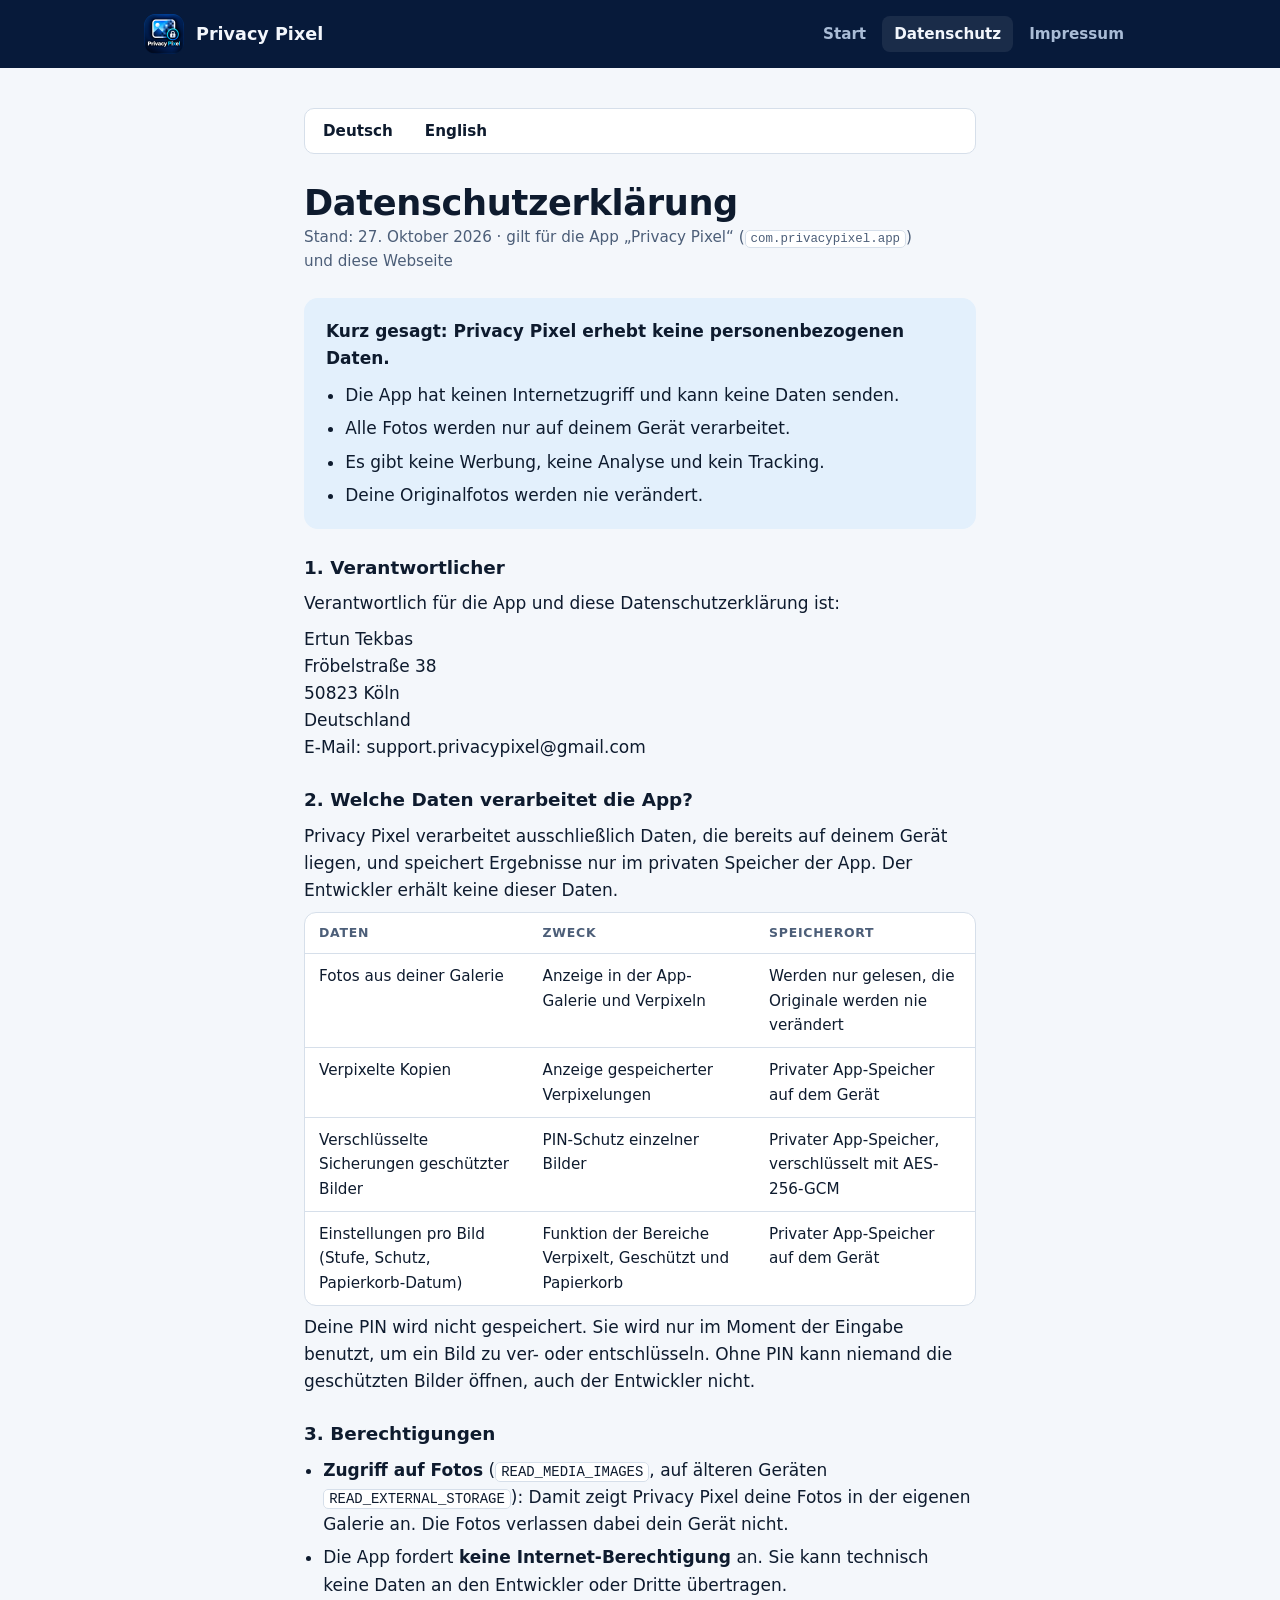
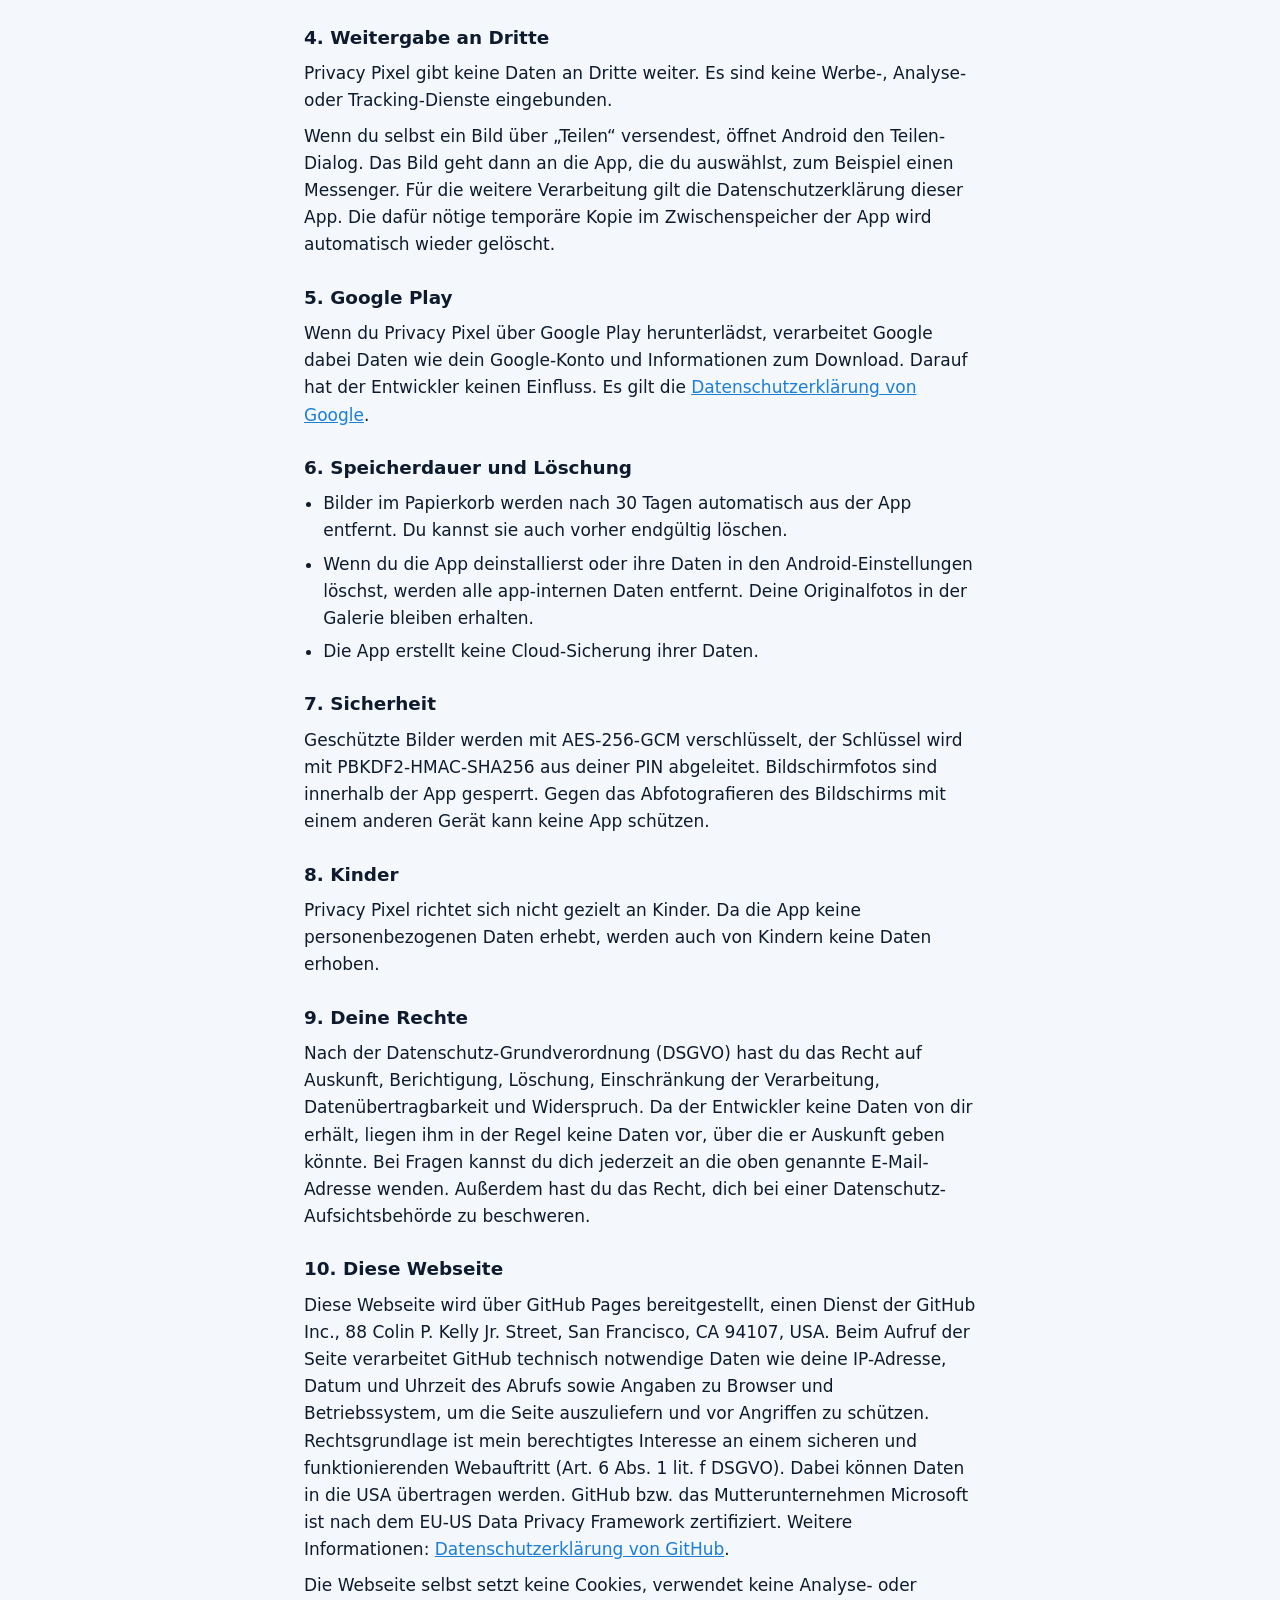
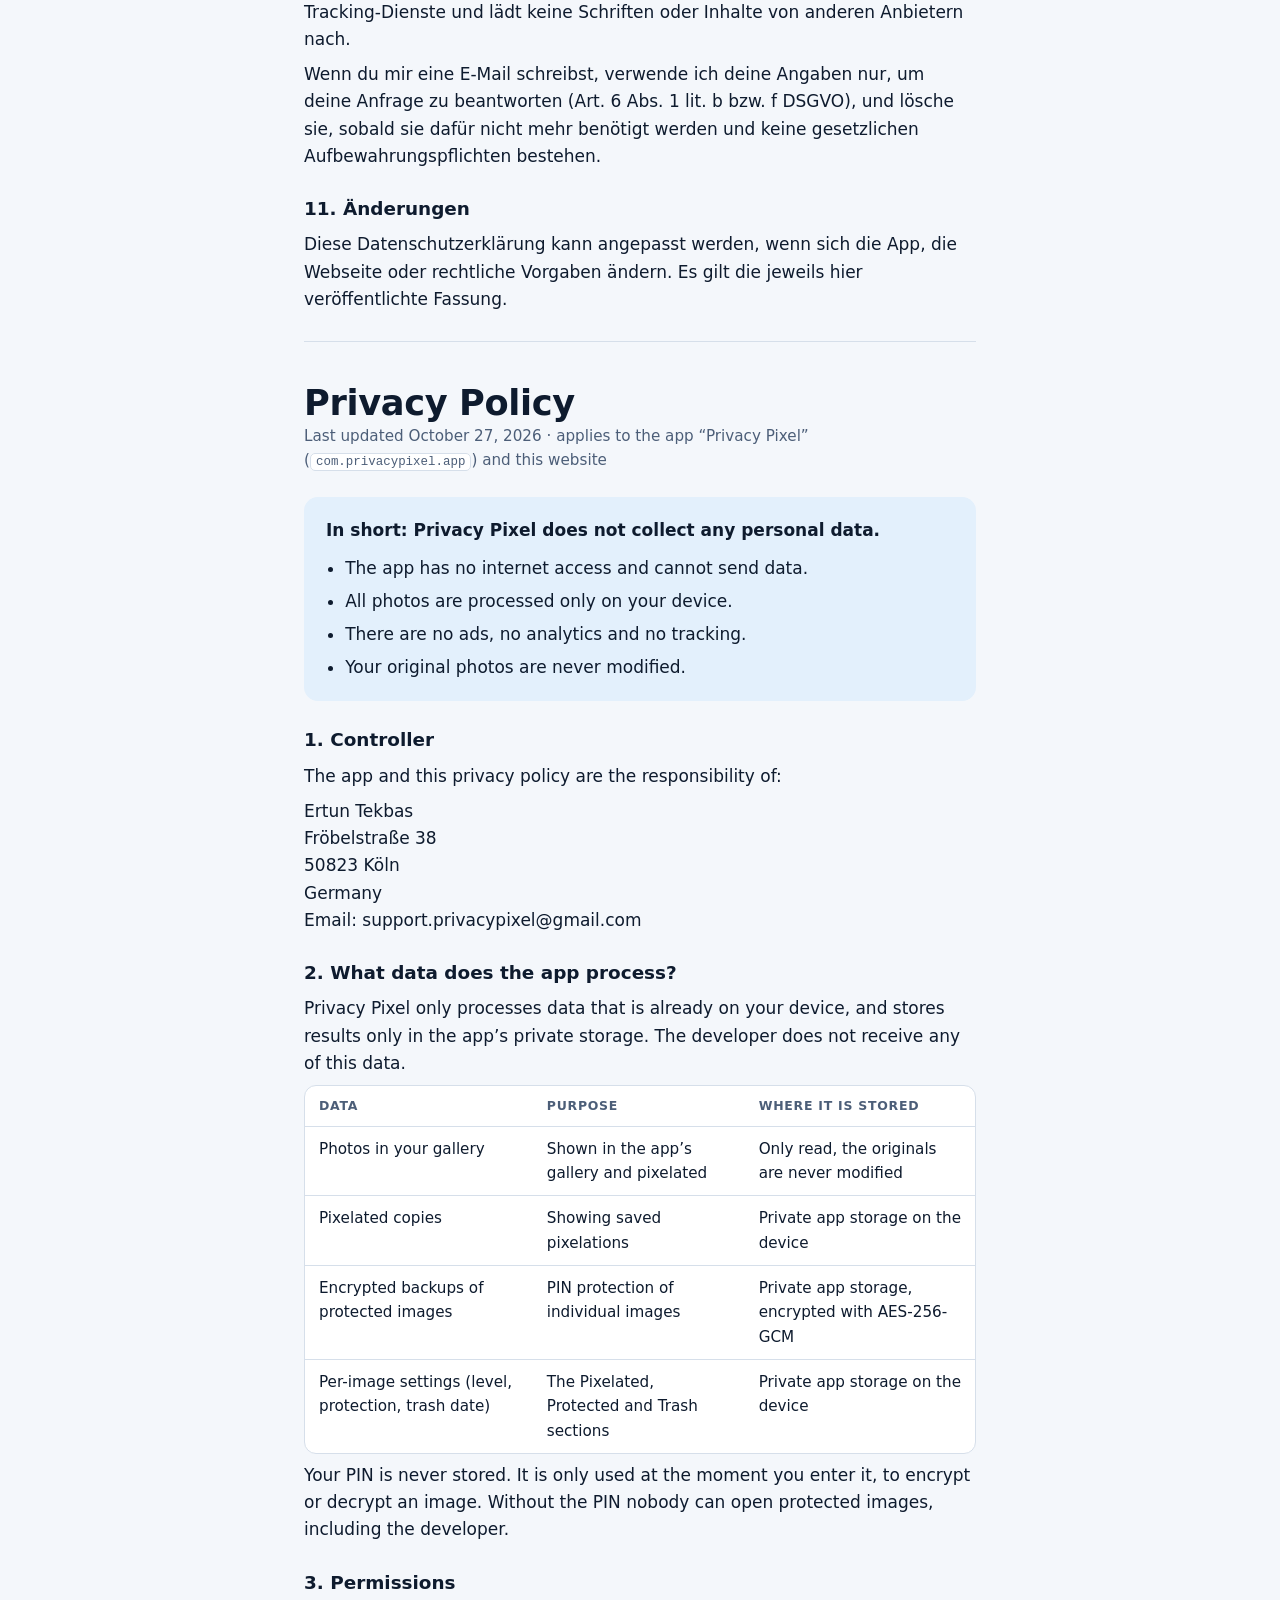
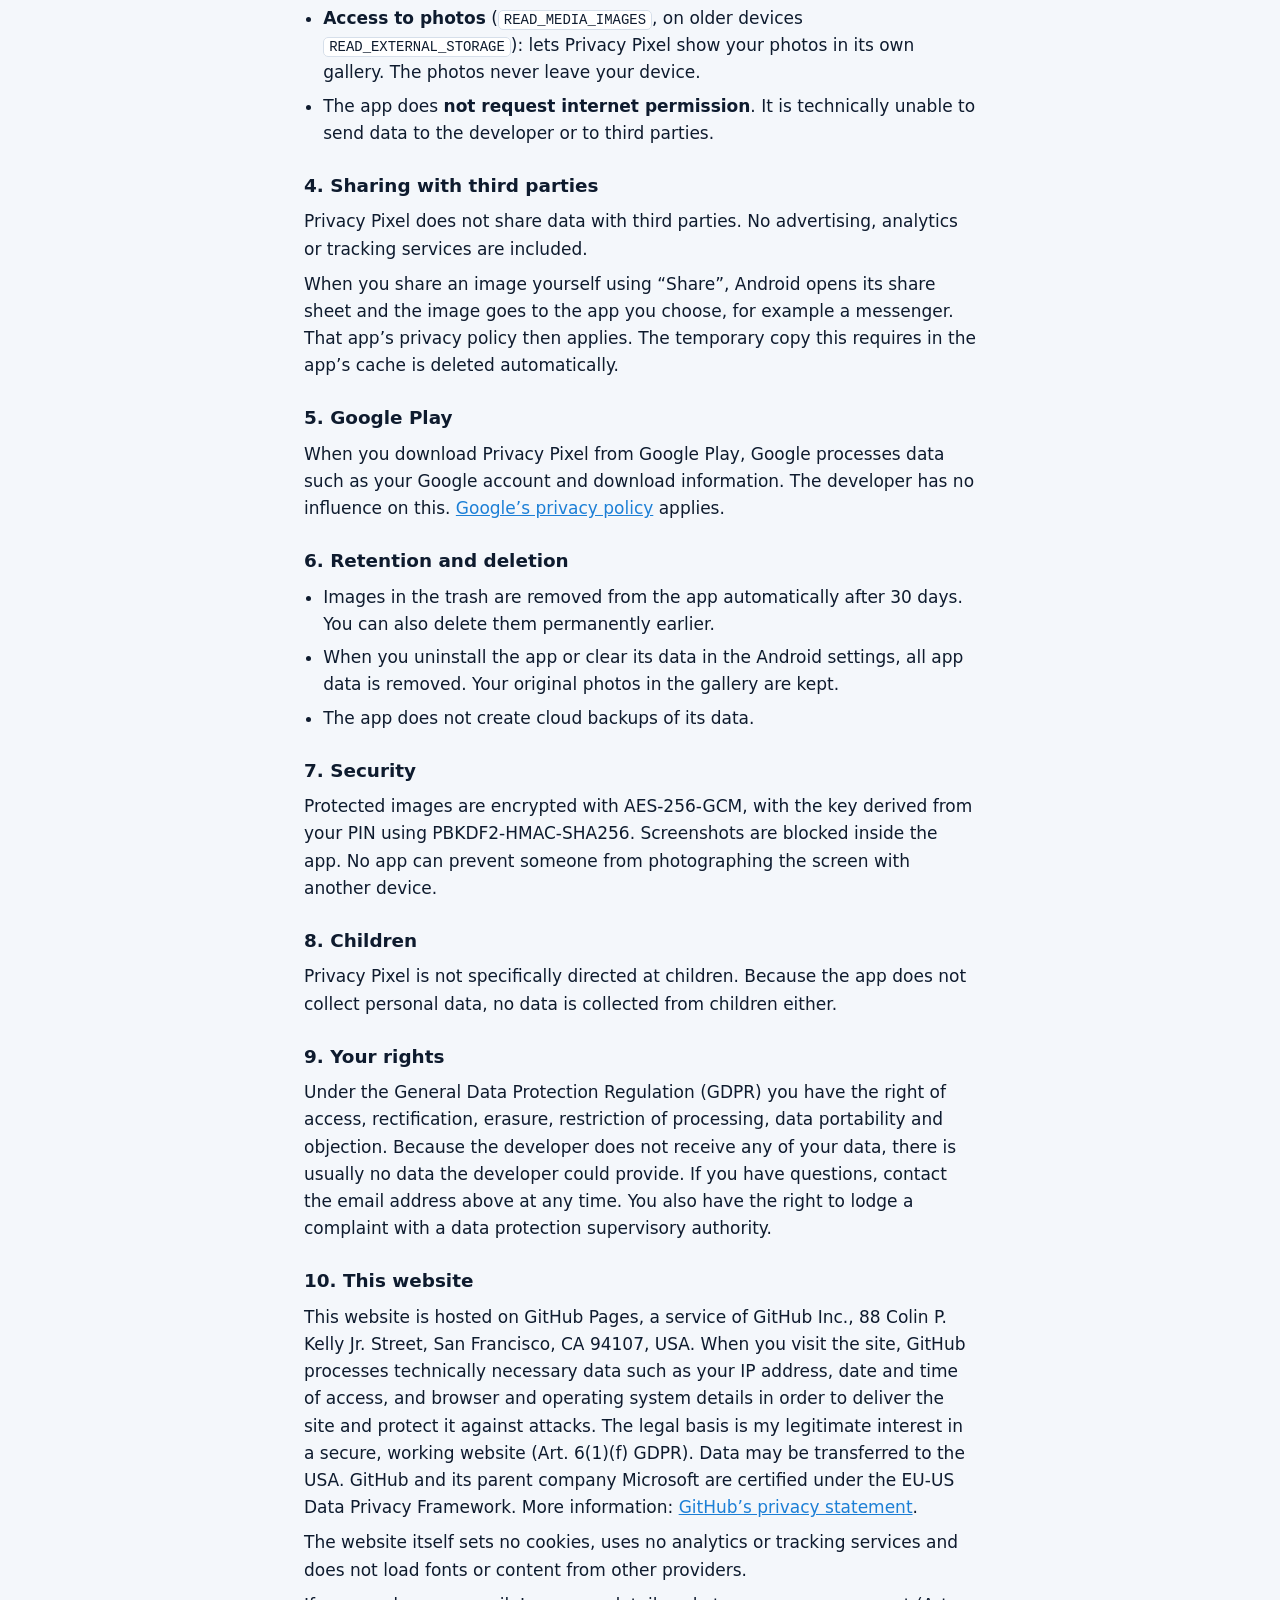
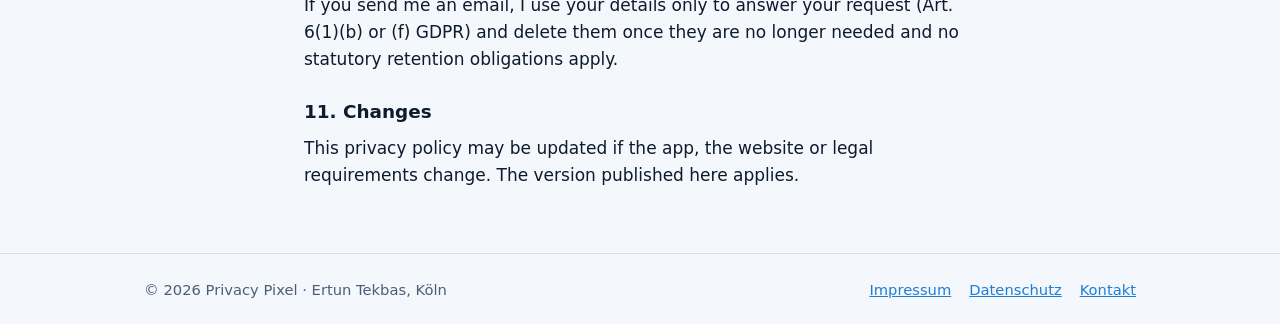
==== datenschutz.html @ 59df6fef "Add files via upload" ====
<!doctype html>
<html lang="de">
<head>
<meta charset="utf-8">
<meta name="viewport" content="width=device-width, initial-scale=1">
<title>Privacy Pixel Datenschutz</title>
<meta name="description" content="Datenschutzerklärung der Android-App Privacy Pixel und dieser Webseite / Privacy Policy of the Android app Privacy Pixel and this website">
<link rel="icon" type="image/png" href="favicon.png">
<link rel="stylesheet" href="style.css">
</head>
<body>

<header class="topbar">
  <div class="container">
    <a class="brand" href="index.html"><img src="logo.png" alt="">Privacy Pixel</a>
    <nav aria-label="Hauptnavigation">
      <a href="index.html">Start</a>
      <a href="datenschutz.html" aria-current="page">Datenschutz</a>
      <a href="impressum.html">Impressum</a>
    </nav>
  </div>
</header>

<main class="container narrow doc">
  <nav class="lang-switch" aria-label="Sprache / Language">
    <a href="#de" hreflang="de">Deutsch</a>
    <a href="#en" hreflang="en">English</a>
  </nav>

  <!-- ====================== DEUTSCH ====================== -->
  <article id="de" lang="de">
    <div>
      <h1>Datenschutzerklärung</h1>
      <p class="meta">Stand: 27. Oktober 2026 · gilt für die App „Privacy Pixel“ (<code>com.privacypixel.app</code>) und diese Webseite</p>
    </div>

    <div class="summary">
      <p>Kurz gesagt: Privacy Pixel erhebt keine personenbezogenen Daten.</p>
      <ul>
        <li>Die App hat keinen Internetzugriff und kann keine Daten senden.</li>
        <li>Alle Fotos werden nur auf deinem Gerät verarbeitet.</li>
        <li>Es gibt keine Werbung, keine Analyse und kein Tracking.</li>
        <li>Deine Originalfotos werden nie verändert.</li>
      </ul>
    </div>

    <section>
      <h2>1. Verantwortlicher</h2>
      <p>Verantwortlich für die App und diese Datenschutzerklärung ist:</p>
      <p>Ertun Tekbas<br>
         Fröbelstraße 38<br>
         50823 Köln<br>
         Deutschland<br>
         E-Mail: support.privacypixel@gmail.com</p>
    </section>

    <section>
      <h2>2. Welche Daten verarbeitet die App?</h2>
      <p>Privacy Pixel verarbeitet ausschließlich Daten, die bereits auf deinem Gerät liegen, und speichert Ergebnisse nur im privaten Speicher der App. Der Entwickler erhält keine dieser Daten.</p>
      <div class="table-wrap">
        <table>
          <thead><tr><th>Daten</th><th>Zweck</th><th>Speicherort</th></tr></thead>
          <tbody>
            <tr><td>Fotos aus deiner Galerie</td><td>Anzeige in der App-Galerie und Verpixeln</td><td>Werden nur gelesen, die Originale werden nie verändert</td></tr>
            <tr><td>Verpixelte Kopien</td><td>Anzeige gespeicherter Verpixelungen</td><td>Privater App-Speicher auf dem Gerät</td></tr>
            <tr><td>Verschlüsselte Sicherungen geschützter Bilder</td><td>PIN-Schutz einzelner Bilder</td><td>Privater App-Speicher, verschlüsselt mit AES-256-GCM</td></tr>
            <tr><td>Einstellungen pro Bild (Stufe, Schutz, Papierkorb-Datum)</td><td>Funktion der Bereiche Verpixelt, Geschützt und Papierkorb</td><td>Privater App-Speicher auf dem Gerät</td></tr>
          </tbody>
        </table>
      </div>
      <p>Deine PIN wird nicht gespeichert. Sie wird nur im Moment der Eingabe benutzt, um ein Bild zu ver- oder entschlüsseln. Ohne PIN kann niemand die geschützten Bilder öffnen, auch der Entwickler nicht.</p>
    </section>

    <section>
      <h2>3. Berechtigungen</h2>
      <ul>
        <li><strong>Zugriff auf Fotos</strong> (<code>READ_MEDIA_IMAGES</code>, auf älteren Geräten <code>READ_EXTERNAL_STORAGE</code>): Damit zeigt Privacy Pixel deine Fotos in der eigenen Galerie an. Die Fotos verlassen dabei dein Gerät nicht.</li>
        <li>Die App fordert <strong>keine Internet-Berechtigung</strong> an. Sie kann technisch keine Daten an den Entwickler oder Dritte übertragen.</li>
      </ul>
    </section>

    <section>
      <h2>4. Weitergabe an Dritte</h2>
      <p>Privacy Pixel gibt keine Daten an Dritte weiter. Es sind keine Werbe-, Analyse- oder Tracking-Dienste eingebunden.</p>
      <p>Wenn du selbst ein Bild über „Teilen“ versendest, öffnet Android den Teilen-Dialog. Das Bild geht dann an die App, die du auswählst, zum Beispiel einen Messenger. Für die weitere Verarbeitung gilt die Datenschutzerklärung dieser App. Die dafür nötige temporäre Kopie im Zwischenspeicher der App wird automatisch wieder gelöscht.</p>
    </section>

    <section>
      <h2>5. Google Play</h2>
      <p>Wenn du Privacy Pixel über Google Play herunterlädst, verarbeitet Google dabei Daten wie dein Google-Konto und Informationen zum Download. Darauf hat der Entwickler keinen Einfluss. Es gilt die <a href="https://policies.google.com/privacy?hl=de" target="_blank" rel="noopener">Datenschutzerklärung von Google</a>.</p>
    </section>

    <section>
      <h2>6. Speicherdauer und Löschung</h2>
      <ul>
        <li>Bilder im Papierkorb werden nach 30 Tagen automatisch aus der App entfernt. Du kannst sie auch vorher endgültig löschen.</li>
        <li>Wenn du die App deinstallierst oder ihre Daten in den Android-Einstellungen löschst, werden alle app-internen Daten entfernt. Deine Originalfotos in der Galerie bleiben erhalten.</li>
        <li>Die App erstellt keine Cloud-Sicherung ihrer Daten.</li>
      </ul>
    </section>

    <section>
      <h2>7. Sicherheit</h2>
      <p>Geschützte Bilder werden mit AES-256-GCM verschlüsselt, der Schlüssel wird mit PBKDF2-HMAC-SHA256 aus deiner PIN abgeleitet. Bildschirmfotos sind innerhalb der App gesperrt. Gegen das Abfotografieren des Bildschirms mit einem anderen Gerät kann keine App schützen.</p>
    </section>

    <section>
      <h2>8. Kinder</h2>
      <p>Privacy Pixel richtet sich nicht gezielt an Kinder. Da die App keine personenbezogenen Daten erhebt, werden auch von Kindern keine Daten erhoben.</p>
    </section>

    <section>
      <h2>9. Deine Rechte</h2>
      <p>Nach der Datenschutz-Grundverordnung (DSGVO) hast du das Recht auf Auskunft, Berichtigung, Löschung, Einschränkung der Verarbeitung, Datenübertragbarkeit und Widerspruch. Da der Entwickler keine Daten von dir erhält, liegen ihm in der Regel keine Daten vor, über die er Auskunft geben könnte. Bei Fragen kannst du dich jederzeit an die oben genannte E-Mail-Adresse wenden. Außerdem hast du das Recht, dich bei einer Datenschutz-Aufsichtsbehörde zu beschweren.</p>
    </section>

    <section>
      <h2>10. Diese Webseite</h2>
      <p>Diese Webseite wird über GitHub Pages bereitgestellt, einen Dienst der GitHub Inc., 88 Colin P. Kelly Jr. Street, San Francisco, CA 94107, USA. Beim Aufruf der Seite verarbeitet GitHub technisch notwendige Daten wie deine IP-Adresse, Datum und Uhrzeit des Abrufs sowie Angaben zu Browser und Betriebssystem, um die Seite auszuliefern und vor Angriffen zu schützen. Rechtsgrundlage ist mein berechtigtes Interesse an einem sicheren und funktionierenden Webauftritt (Art. 6 Abs. 1 lit. f DSGVO). Dabei können Daten in die USA übertragen werden. GitHub bzw. das Mutterunternehmen Microsoft ist nach dem EU-US Data Privacy Framework zertifiziert. Weitere Informationen: <a href="https://docs.github.com/de/site-policy/privacy-policies/github-general-privacy-statement" target="_blank" rel="noopener">Datenschutzerklärung von GitHub</a>.</p>
      <p>Die Webseite selbst setzt keine Cookies, verwendet keine Analyse- oder Tracking-Dienste und lädt keine Schriften oder Inhalte von anderen Anbietern nach.</p>
      <p>Wenn du mir eine E-Mail schreibst, verwende ich deine Angaben nur, um deine Anfrage zu beantworten (Art. 6 Abs. 1 lit. b bzw. f DSGVO), und lösche sie, sobald sie dafür nicht mehr benötigt werden und keine gesetzlichen Aufbewahrungspflichten bestehen.</p>
    </section>

    <section>
      <h2>11. Änderungen</h2>
      <p>Diese Datenschutzerklärung kann angepasst werden, wenn sich die App, die Webseite oder rechtliche Vorgaben ändern. Es gilt die jeweils hier veröffentlichte Fassung.</p>
    </section>
  </article>

  <!-- ====================== ENGLISH ====================== -->
  <article id="en" lang="en">
    <div>
      <h1>Privacy Policy</h1>
      <p class="meta">Last updated October 27, 2026 · applies to the app “Privacy Pixel” (<code>com.privacypixel.app</code>) and this website</p>
    </div>

    <div class="summary">
      <p>In short: Privacy Pixel does not collect any personal data.</p>
      <ul>
        <li>The app has no internet access and cannot send data.</li>
        <li>All photos are processed only on your device.</li>
        <li>There are no ads, no analytics and no tracking.</li>
        <li>Your original photos are never modified.</li>
      </ul>
    </div>

    <section>
      <h2>1. Controller</h2>
      <p>The app and this privacy policy are the responsibility of:</p>
      <p>Ertun Tekbas<br>
         Fröbelstraße 38<br>
         50823 Köln<br>
         Germany<br>
         Email: support.privacypixel@gmail.com</p>
    </section>

    <section>
      <h2>2. What data does the app process?</h2>
      <p>Privacy Pixel only processes data that is already on your device, and stores results only in the app’s private storage. The developer does not receive any of this data.</p>
      <div class="table-wrap">
        <table>
          <thead><tr><th>Data</th><th>Purpose</th><th>Where it is stored</th></tr></thead>
          <tbody>
            <tr><td>Photos in your gallery</td><td>Shown in the app’s gallery and pixelated</td><td>Only read, the originals are never modified</td></tr>
            <tr><td>Pixelated copies</td><td>Showing saved pixelations</td><td>Private app storage on the device</td></tr>
            <tr><td>Encrypted backups of protected images</td><td>PIN protection of individual images</td><td>Private app storage, encrypted with AES-256-GCM</td></tr>
            <tr><td>Per-image settings (level, protection, trash date)</td><td>The Pixelated, Protected and Trash sections</td><td>Private app storage on the device</td></tr>
          </tbody>
        </table>
      </div>
      <p>Your PIN is never stored. It is only used at the moment you enter it, to encrypt or decrypt an image. Without the PIN nobody can open protected images, including the developer.</p>
    </section>

    <section>
      <h2>3. Permissions</h2>
      <ul>
        <li><strong>Access to photos</strong> (<code>READ_MEDIA_IMAGES</code>, on older devices <code>READ_EXTERNAL_STORAGE</code>): lets Privacy Pixel show your photos in its own gallery. The photos never leave your device.</li>
        <li>The app does <strong>not request internet permission</strong>. It is technically unable to send data to the developer or to third parties.</li>
      </ul>
    </section>

    <section>
      <h2>4. Sharing with third parties</h2>
      <p>Privacy Pixel does not share data with third parties. No advertising, analytics or tracking services are included.</p>
      <p>When you share an image yourself using “Share”, Android opens its share sheet and the image goes to the app you choose, for example a messenger. That app’s privacy policy then applies. The temporary copy this requires in the app’s cache is deleted automatically.</p>
    </section>

    <section>
      <h2>5. Google Play</h2>
      <p>When you download Privacy Pixel from Google Play, Google processes data such as your Google account and download information. The developer has no influence on this. <a href="https://policies.google.com/privacy?hl=en" target="_blank" rel="noopener">Google’s privacy policy</a> applies.</p>
    </section>

    <section>
      <h2>6. Retention and deletion</h2>
      <ul>
        <li>Images in the trash are removed from the app automatically after 30 days. You can also delete them permanently earlier.</li>
        <li>When you uninstall the app or clear its data in the Android settings, all app data is removed. Your original photos in the gallery are kept.</li>
        <li>The app does not create cloud backups of its data.</li>
      </ul>
    </section>

    <section>
      <h2>7. Security</h2>
      <p>Protected images are encrypted with AES-256-GCM, with the key derived from your PIN using PBKDF2-HMAC-SHA256. Screenshots are blocked inside the app. No app can prevent someone from photographing the screen with another device.</p>
    </section>

    <section>
      <h2>8. Children</h2>
      <p>Privacy Pixel is not specifically directed at children. Because the app does not collect personal data, no data is collected from children either.</p>
    </section>

    <section>
      <h2>9. Your rights</h2>
      <p>Under the General Data Protection Regulation (GDPR) you have the right of access, rectification, erasure, restriction of processing, data portability and objection. Because the developer does not receive any of your data, there is usually no data the developer could provide. If you have questions, contact the email address above at any time. You also have the right to lodge a complaint with a data protection supervisory authority.</p>
    </section>

    <section>
      <h2>10. This website</h2>
      <p>This website is hosted on GitHub Pages, a service of GitHub Inc., 88 Colin P. Kelly Jr. Street, San Francisco, CA 94107, USA. When you visit the site, GitHub processes technically necessary data such as your IP address, date and time of access, and browser and operating system details in order to deliver the site and protect it against attacks. The legal basis is my legitimate interest in a secure, working website (Art. 6(1)(f) GDPR). Data may be transferred to the USA. GitHub and its parent company Microsoft are certified under the EU-US Data Privacy Framework. More information: <a href="https://docs.github.com/en/site-policy/privacy-policies/github-general-privacy-statement" target="_blank" rel="noopener">GitHub’s privacy statement</a>.</p>
      <p>The website itself sets no cookies, uses no analytics or tracking services and does not load fonts or content from other providers.</p>
      <p>If you send me an email, I use your details only to answer your request (Art. 6(1)(b) or (f) GDPR) and delete them once they are no longer needed and no statutory retention obligations apply.</p>
    </section>

    <section>
      <h2>11. Changes</h2>
      <p>This privacy policy may be updated if the app, the website or legal requirements change. The version published here applies.</p>
    </section>
  </article>

</main>

<footer class="site">
  <div class="container">
    <span>© 2026 Privacy Pixel · Ertun Tekbas, Köln</span>
    <nav aria-label="Rechtliches">
      <a href="impressum.html">Impressum</a>
      <a href="datenschutz.html">Datenschutz</a>
      <a href="mailto:support.privacypixel@gmail.com">Kontakt</a>
    </nav>
  </div>
</footer>

</body>
</html>
---- style.css ----
/* Privacy Pixel – gemeinsames Stylesheet für alle Seiten.
   Keine externen Schriften oder Dienste: die Seite lädt nichts von Dritten. */
:root {
  --bg: #F4F7FB;
  --surface: #FFFFFF;
  --ink: #0E1B2E;
  --muted: #4C5E78;
  --line: #D6DFEA;
  --accent: #1C7FD6;
  --accent-soft: #E3F0FC;
  --hero: #071A3A;
  --hero-ink: #F2F6FC;
  --hero-muted: #A9BCD6;
  --cyan: #3CC3F5;
  --font: "Segoe UI", system-ui, -apple-system, Roboto, "Helvetica Neue", Arial, sans-serif;
  --mono: ui-monospace, "Cascadia Mono", Consolas, monospace;
}
@media (prefers-color-scheme: dark) {
  :root:not([data-theme="light"]) {
    --bg: #0A1729; --surface: #12284A; --ink: #F2F6FC; --muted: #A9BCD6; --line: #244A74;
    --accent: #3CC3F5; --accent-soft: #14365C; --hero: #051229;
    color-scheme: dark;
  }
}
:root[data-theme="dark"] {
  --bg: #0A1729; --surface: #12284A; --ink: #F2F6FC; --muted: #A9BCD6; --line: #244A74;
  --accent: #3CC3F5; --accent-soft: #14365C; --hero: #051229;
  color-scheme: dark;
}

* { box-sizing: border-box; }
html { scroll-behavior: smooth; }
@media (prefers-reduced-motion: reduce) { html { scroll-behavior: auto; } }

body {
  margin: 0;
  background: var(--bg);
  color: var(--ink);
  font-family: var(--font);
  font-size: 17px;
  line-height: 1.6;
}
a { color: var(--accent); }
a:focus-visible { outline: 2px solid var(--accent); outline-offset: 2px; border-radius: 3px; }

.container {
  max-width: 64rem;
  margin: 0 auto;
  padding-left: max(16px, env(safe-area-inset-left, 0px));
  padding-right: max(16px, env(safe-area-inset-right, 0px));
}
.narrow { max-width: 44rem; }

/* Kopfzeile */
.topbar { background: var(--hero); color: var(--hero-ink); }
.topbar .container { display: flex; align-items: center; justify-content: space-between; gap: 16px; padding-block: 14px; flex-wrap: wrap; }
.brand { display: flex; align-items: center; gap: 12px; color: inherit; text-decoration: none; font-weight: 700; font-size: 1.1rem; }
.brand img { width: 40px; height: 40px; }
.topbar nav { display: flex; gap: 4px; flex-wrap: wrap; }
.topbar nav a { color: var(--hero-muted); text-decoration: none; font-weight: 600; font-size: 0.95rem; padding: 6px 12px; border-radius: 8px; }
.topbar nav a:hover, .topbar nav a:focus-visible, .topbar nav a[aria-current="page"] { color: var(--hero-ink); background: rgba(255,255,255,0.08); outline: none; }

/* Startseite: nur Navigation, mittig */
.topbar-home .container { justify-content: center; }
.topbar-home nav { justify-content: center; }

/* Startseite: Hero */
.hero { background: var(--hero); color: var(--hero-ink); padding-block: 56px 72px; }
.hero .container { display: grid; grid-template-columns: 1.2fr 1fr; gap: 48px; align-items: center; max-width: 58rem; }
.hero h1 { font-size: clamp(2rem, 5vw, 3rem); line-height: 1.12; margin: 0 0 16px; letter-spacing: -0.02em; text-wrap: balance; }
.hero h1 span { color: var(--cyan); }
.hero p.lead { font-size: 1.15rem; color: var(--hero-muted); margin: 0 0 28px; max-width: 34rem; }
.hero .cta { display: flex; gap: 12px; flex-wrap: wrap; align-items: center; }
.badge-soon { display: inline-flex; align-items: center; gap: 10px; background: #FFFFFF; color: #071A3A; font-weight: 700; padding: 12px 18px; border-radius: 12px; }
.badge-soon small { display: block; font-weight: 600; font-size: 0.75rem; color: #4C5E78; line-height: 1.1; }
.price { color: var(--hero-muted); font-weight: 600; font-size: 0.95rem; }
.cta-col { display: flex; flex-direction: column; align-items: flex-start; gap: 10px; }
.cta-col .price { padding-left: 4px; }
.hero-logo { justify-self: center; width: min(280px, 70vw); aspect-ratio: 1; filter: drop-shadow(0 18px 40px rgba(0,0,0,0.45)); }

/* Abschnitte */
.section { padding-block: 56px; }
.section h2 { font-size: clamp(1.4rem, 3vw, 1.8rem); margin: 0 0 8px; letter-spacing: -0.01em; text-wrap: balance; }
.section p.sub { color: var(--muted); margin: 0 0 28px; max-width: 40rem; }
.grid { display: flex; flex-wrap: wrap; justify-content: center; gap: 16px; }
.grid > .card { flex: 1 1 280px; max-width: calc((100% - 32px) / 3); }
@media (max-width: 960px) { .grid > .card { max-width: calc((100% - 16px) / 2); } }
@media (max-width: 620px) { .grid > .card { max-width: 100%; } }
.card { background: var(--surface); border: 1px solid var(--line); border-radius: 16px; padding: 22px; }
.card h3 { margin: 10px 0 6px; font-size: 1.08rem; }
.card p { margin: 0; color: var(--muted); }
.icon { width: 40px; height: 40px; border-radius: 10px; background: var(--accent-soft); color: var(--accent); display: grid; place-items: center; }
.steps { counter-reset: step; display: grid; gap: 12px; padding: 0; margin: 0; list-style: none; max-width: 44rem; }
.steps li { counter-increment: step; display: grid; grid-template-columns: 36px 1fr; gap: 14px; align-items: start; }
.steps li::before { content: counter(step); width: 36px; height: 36px; border-radius: 50%; background: var(--accent); color: #fff; font-weight: 700; display: grid; place-items: center; }
.alt { background: var(--surface); border-block: 1px solid var(--line); }

/* Rechtstexte */
.doc { padding-block: 40px 64px; display: grid; gap: 28px; }
.doc h1 { font-size: clamp(1.7rem, 4vw, 2.2rem); line-height: 1.2; margin: 0; letter-spacing: -0.01em; }
.doc h2 { font-size: 1.15rem; margin: 0; }
.doc section { display: grid; gap: 8px; }
.doc p, .doc ul { margin: 0; max-width: 65ch; }
.doc ul { padding-left: 1.2rem; display: grid; gap: 6px; }
.meta { color: var(--muted); margin: 6px 0 0; font-size: 0.95rem; }
.summary { background: var(--accent-soft); border-radius: 14px; padding: 20px 22px; display: grid; gap: 10px; }
.summary p { font-weight: 600; }
.lang-switch { display: inline-flex; gap: 4px; padding: 4px; border: 1px solid var(--line); border-radius: 10px; background: var(--surface); }
.lang-switch a { color: var(--ink); text-decoration: none; font-weight: 600; font-size: 0.95rem; padding: 6px 14px; border-radius: 7px; }
.lang-switch a:hover, .lang-switch a:focus-visible { background: var(--accent-soft); color: var(--accent); outline: none; }
article + article { padding-top: 40px; border-top: 1px solid var(--line); }
article { display: grid; gap: 24px; scroll-margin-top: 24px; }
code { font-family: var(--mono); font-size: 0.82em; background: var(--surface); border: 1px solid var(--line); border-radius: 5px; padding: 1px 5px; }
.table-wrap { overflow-x: auto; border: 1px solid var(--line); border-radius: 12px; background: var(--surface); }
table { width: 100%; border-collapse: collapse; font-size: 0.95rem; min-width: 520px; }
th, td { text-align: left; vertical-align: top; padding: 10px 14px; border-bottom: 1px solid var(--line); }
tr:last-child td { border-bottom: none; }
th { font-size: 0.78rem; letter-spacing: 0.06em; text-transform: uppercase; color: var(--muted); font-weight: 600; }

/* Fußzeile */
footer.site { border-top: 1px solid var(--line); color: var(--muted); font-size: 0.92rem; }
footer.site .container { display: flex; justify-content: space-between; gap: 16px; flex-wrap: wrap; padding-block: 24px; }
footer.site nav { display: flex; gap: 18px; flex-wrap: wrap; }

@media (max-width: 760px) {
  .hero { padding-block: 40px 52px; }
  .hero .container { grid-template-columns: 1fr; }
  .hero-logo { grid-row: 1; width: 160px; justify-self: start; }
}
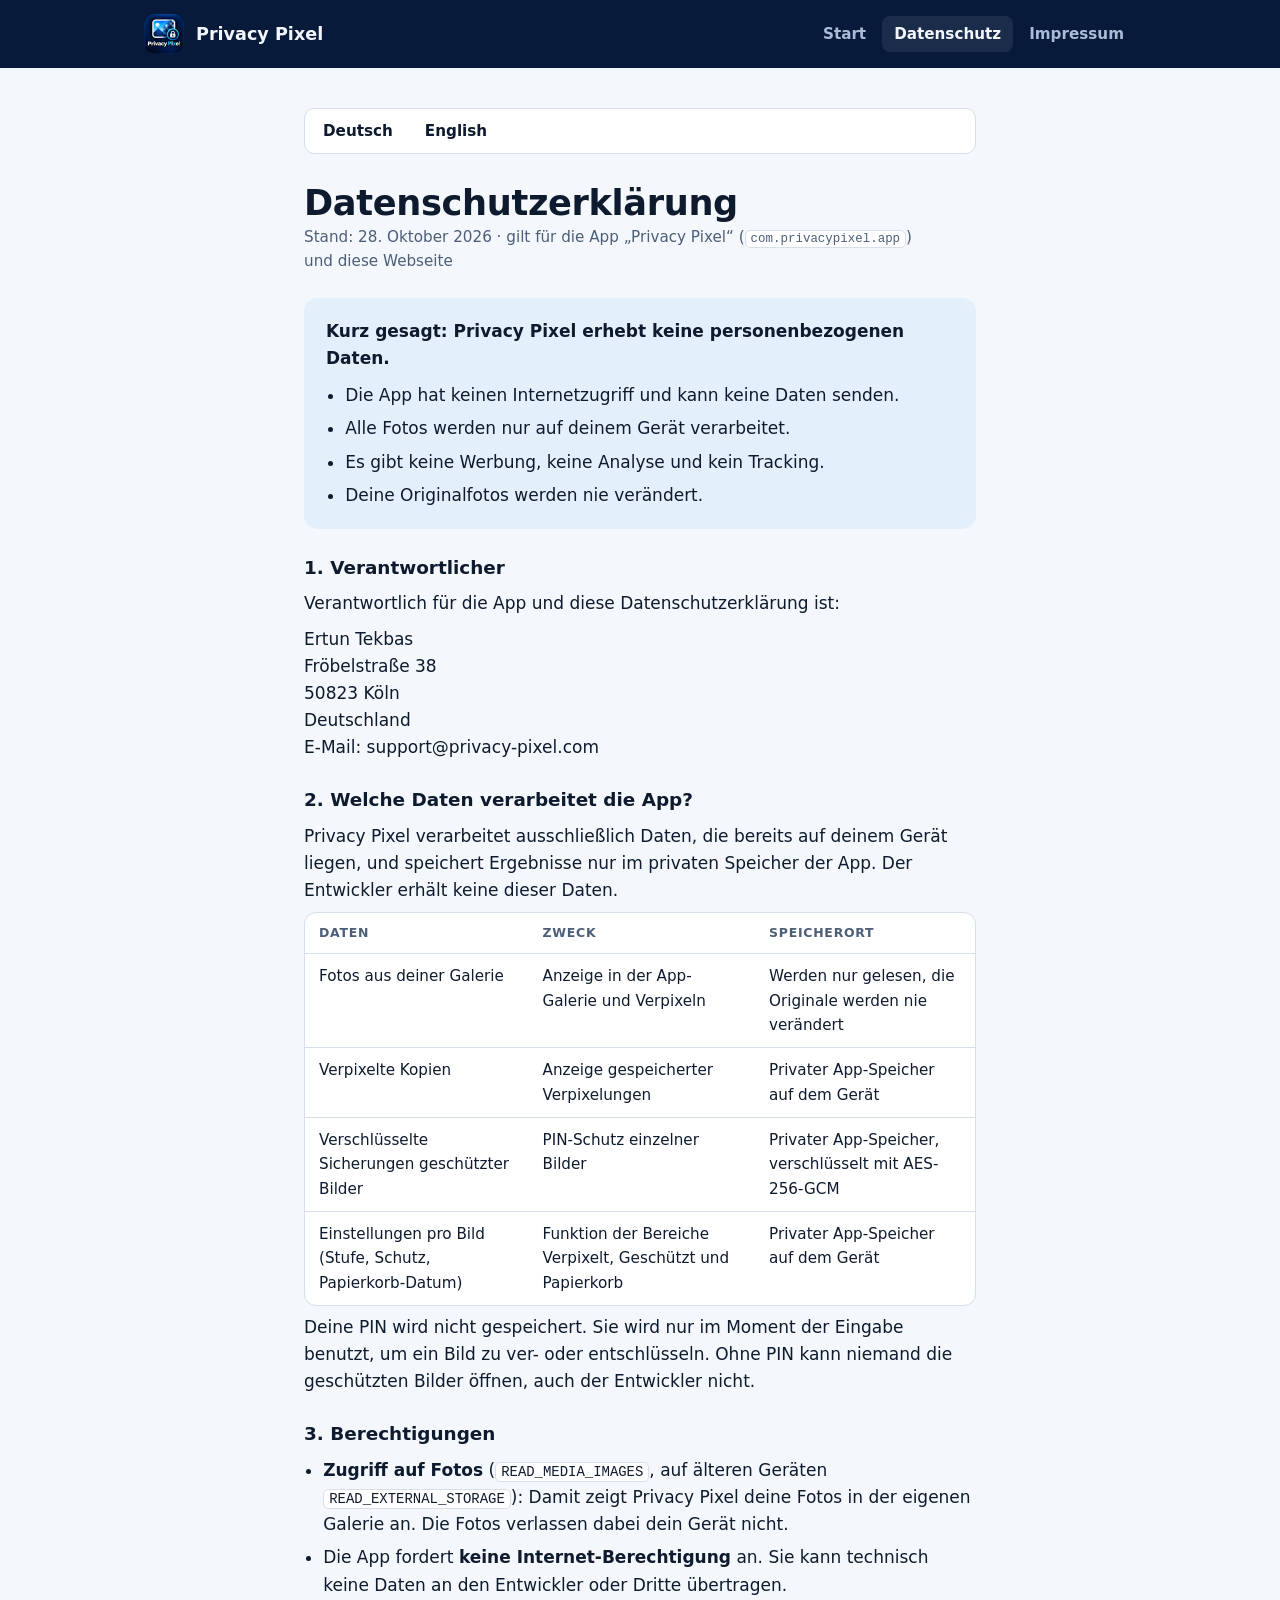
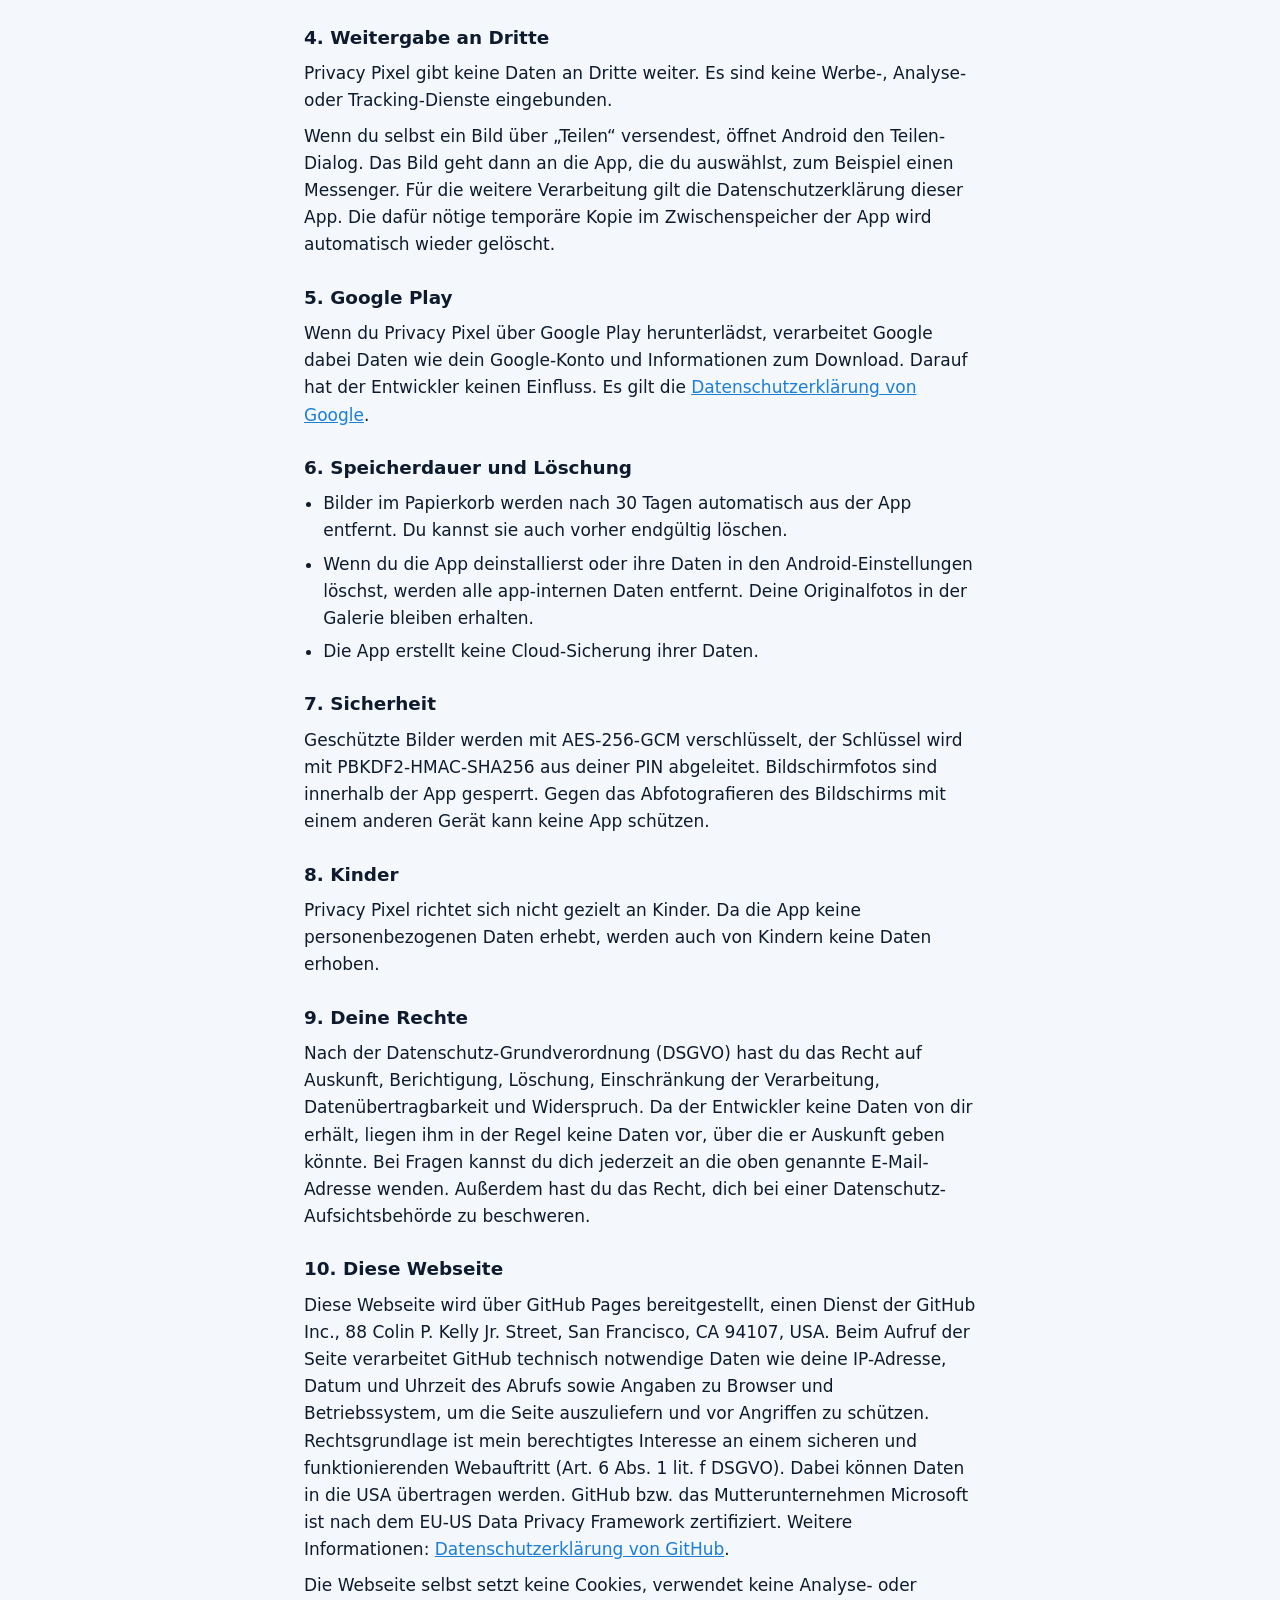
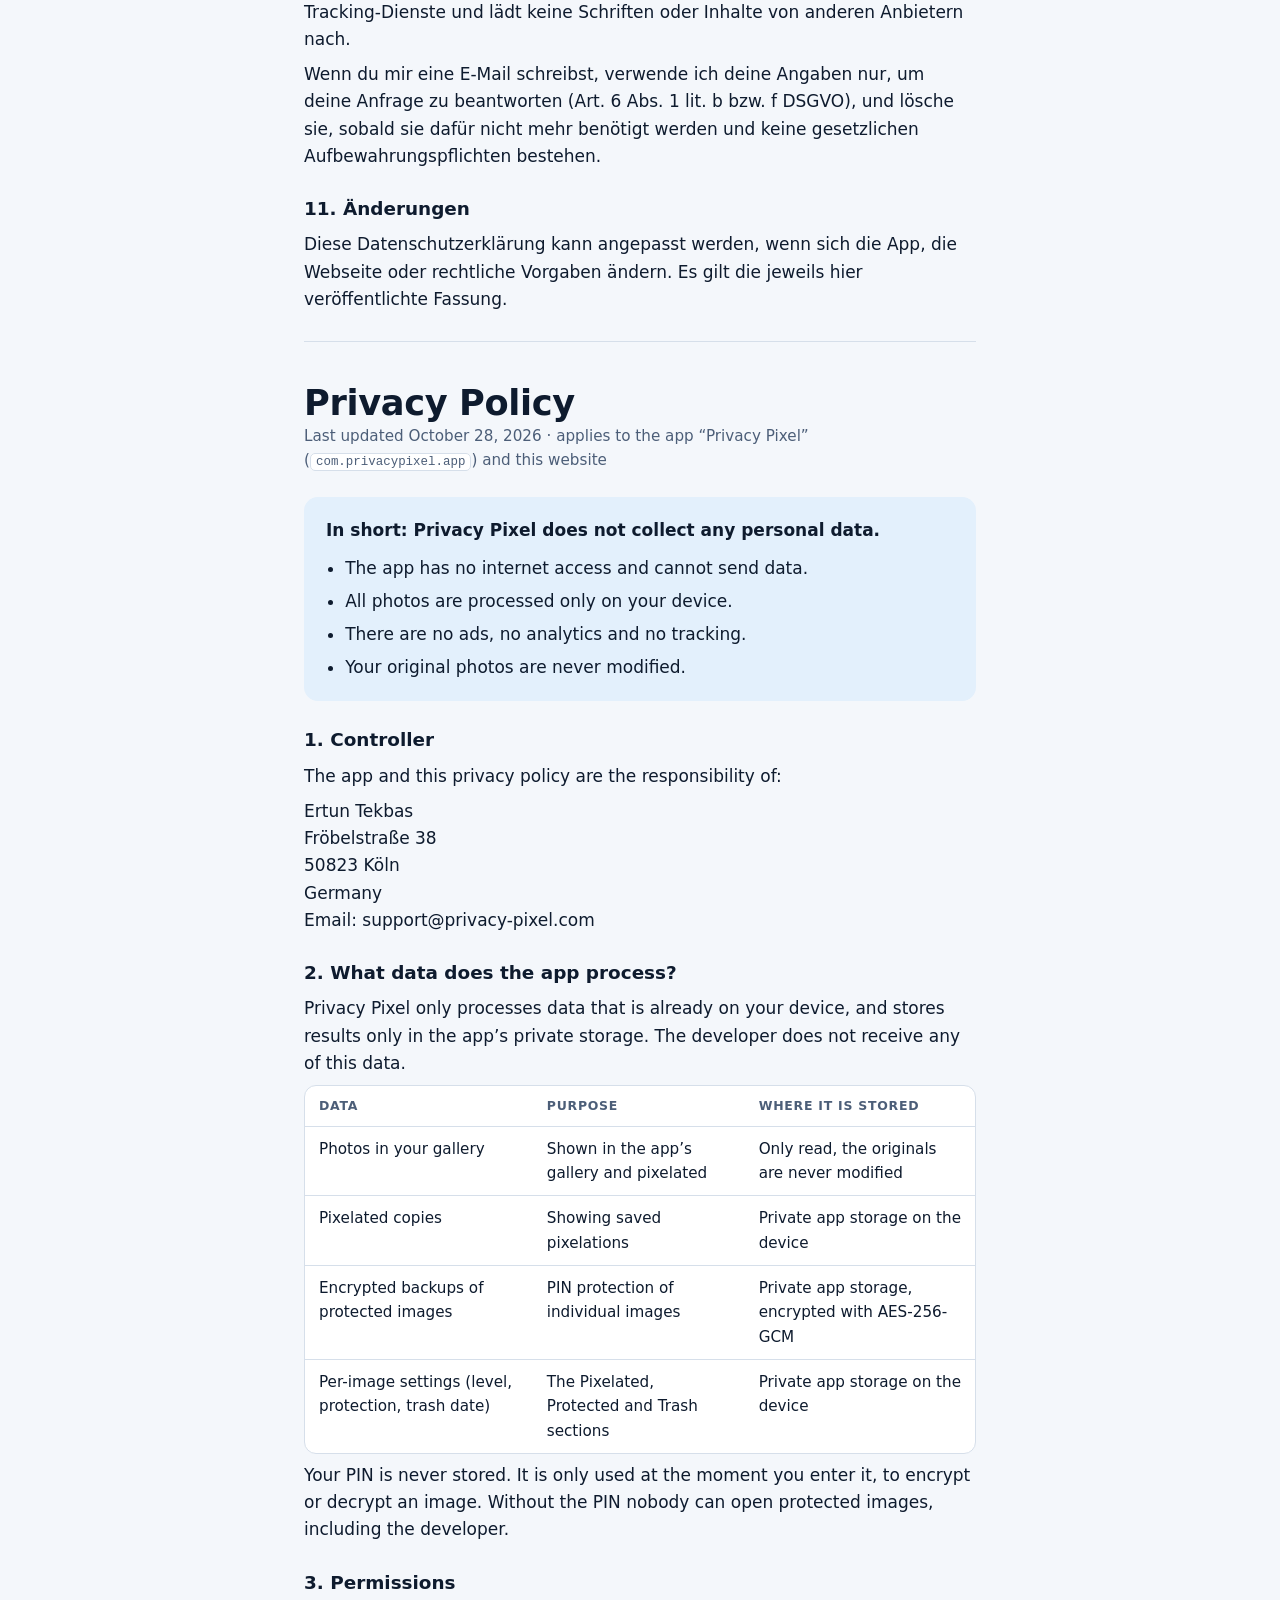
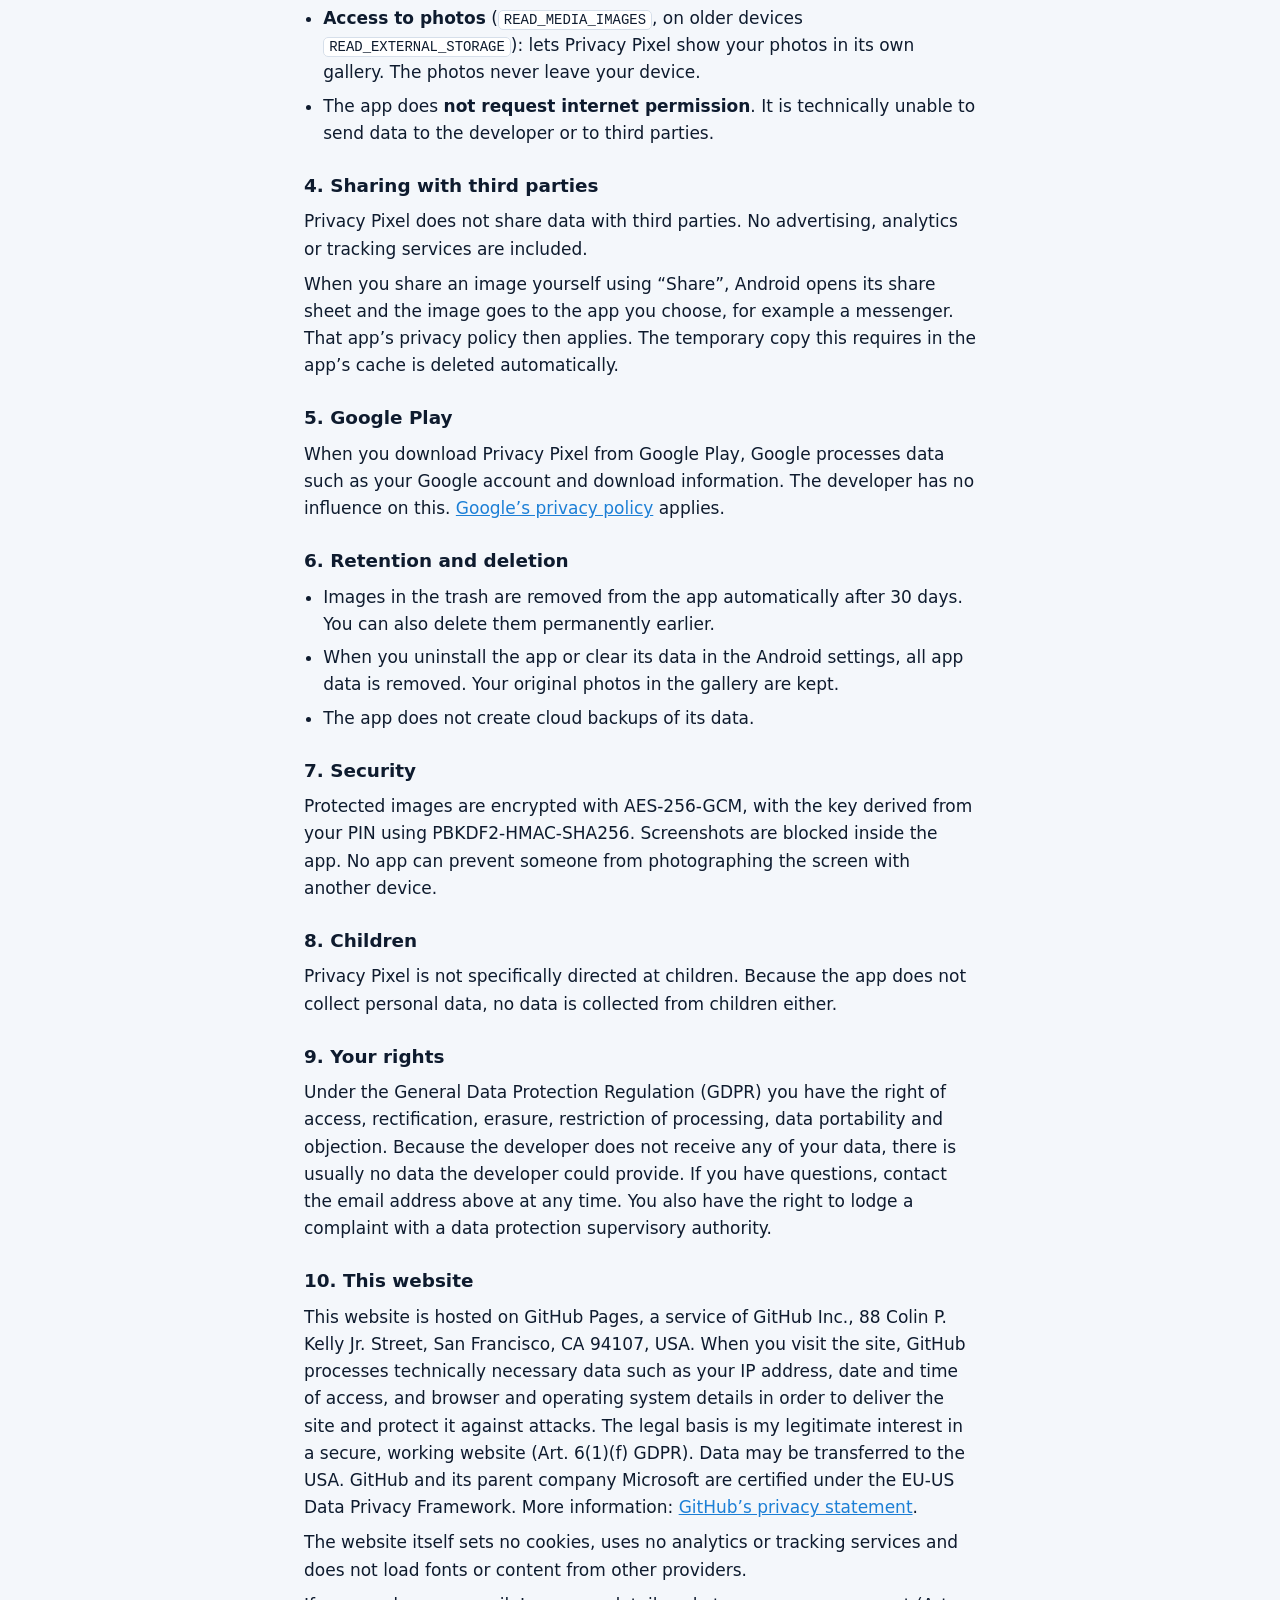
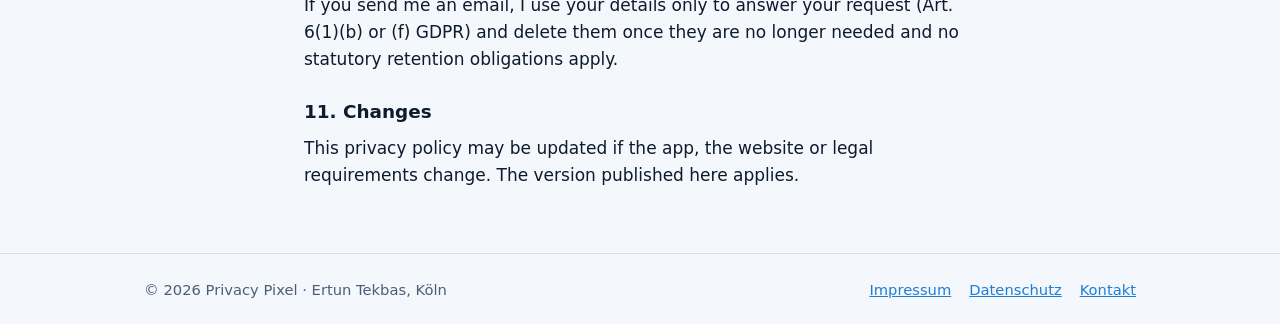
==== commit 2515ec92: "Add files via upload" ====
--- a/datenschutz.html
+++ b/datenschutz.html
@@ -31,7 +31,7 @@
   <article id="de" lang="de">
     <div>
       <h1>Datenschutzerklärung</h1>
-      <p class="meta">Stand: 27. Oktober 2026 · gilt für die App „Privacy Pixel“ (<code>com.privacypixel.app</code>) und diese Webseite</p>
+      <p class="meta">Stand: 28. Oktober 2026 · gilt für die App „Privacy Pixel“ (<code>com.privacypixel.app</code>) und diese Webseite</p>
     </div>
 
     <div class="summary">
@@ -51,7 +51,7 @@
          Fröbelstraße 38<br>
          50823 Köln<br>
          Deutschland<br>
-         E-Mail: support.privacypixel@gmail.com</p>
+         E-Mail: support@privacy-pixel.com</p>
     </section>
 
     <section>
@@ -131,7 +131,7 @@
   <article id="en" lang="en">
     <div>
       <h1>Privacy Policy</h1>
-      <p class="meta">Last updated October 27, 2026 · applies to the app “Privacy Pixel” (<code>com.privacypixel.app</code>) and this website</p>
+      <p class="meta">Last updated October 28, 2026 · applies to the app “Privacy Pixel” (<code>com.privacypixel.app</code>) and this website</p>
     </div>
 
     <div class="summary">
@@ -151,7 +151,7 @@
          Fröbelstraße 38<br>
          50823 Köln<br>
          Germany<br>
-         Email: support.privacypixel@gmail.com</p>
+         Email: support@privacy-pixel.com</p>
     </section>
 
     <section>
@@ -235,7 +235,7 @@
     <nav aria-label="Rechtliches">
       <a href="impressum.html">Impressum</a>
       <a href="datenschutz.html">Datenschutz</a>
-      <a href="mailto:support.privacypixel@gmail.com">Kontakt</a>
+      <a href="mailto:support@privacy-pixel.com">Kontakt</a>
     </nav>
   </div>
 </footer>
--- a/style.css
+++ b/style.css
@@ -125,5 +125,16 @@
 @media (max-width: 760px) {
   .hero { padding-block: 40px 52px; }
   .hero .container { grid-template-columns: 1fr; }
-  .hero-logo { grid-row: 1; width: 160px; justify-self: start; }
+  .hero-logo { grid-row: 1; width: 150px; justify-self: center; }
+  /* Handy: alles mittig */
+  .hero .container { text-align: center; gap: 24px; }
+  .hero p.lead { margin-left: auto; margin-right: auto; }
+  .hero .cta { justify-content: center; }
+  .cta-col { align-items: center; }
+  .cta-col .price { padding-left: 0; }
 }
+@media (max-width: 480px) {
+  /* Navigation in einer Zeile */
+  .topbar-home nav { gap: 0; }
+  .topbar nav a { font-size: 0.88rem; padding: 6px 9px; }
+}
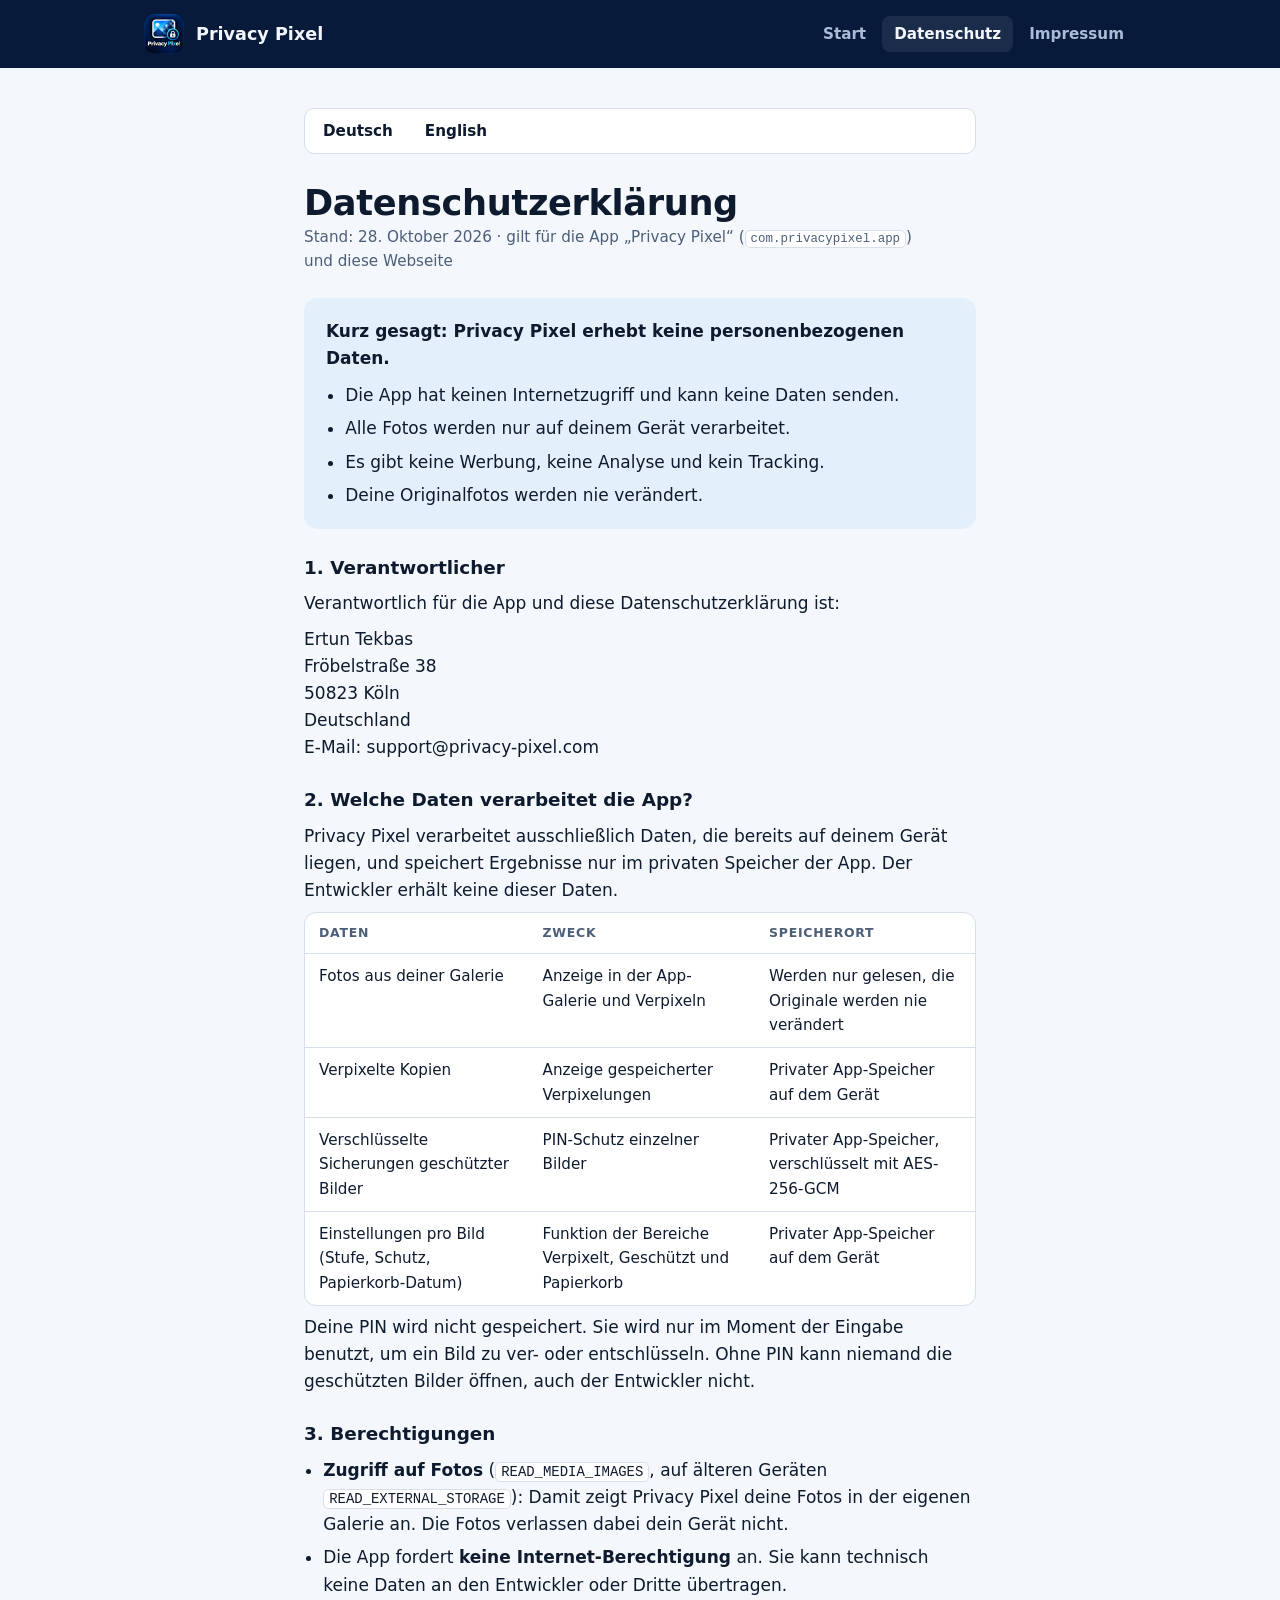
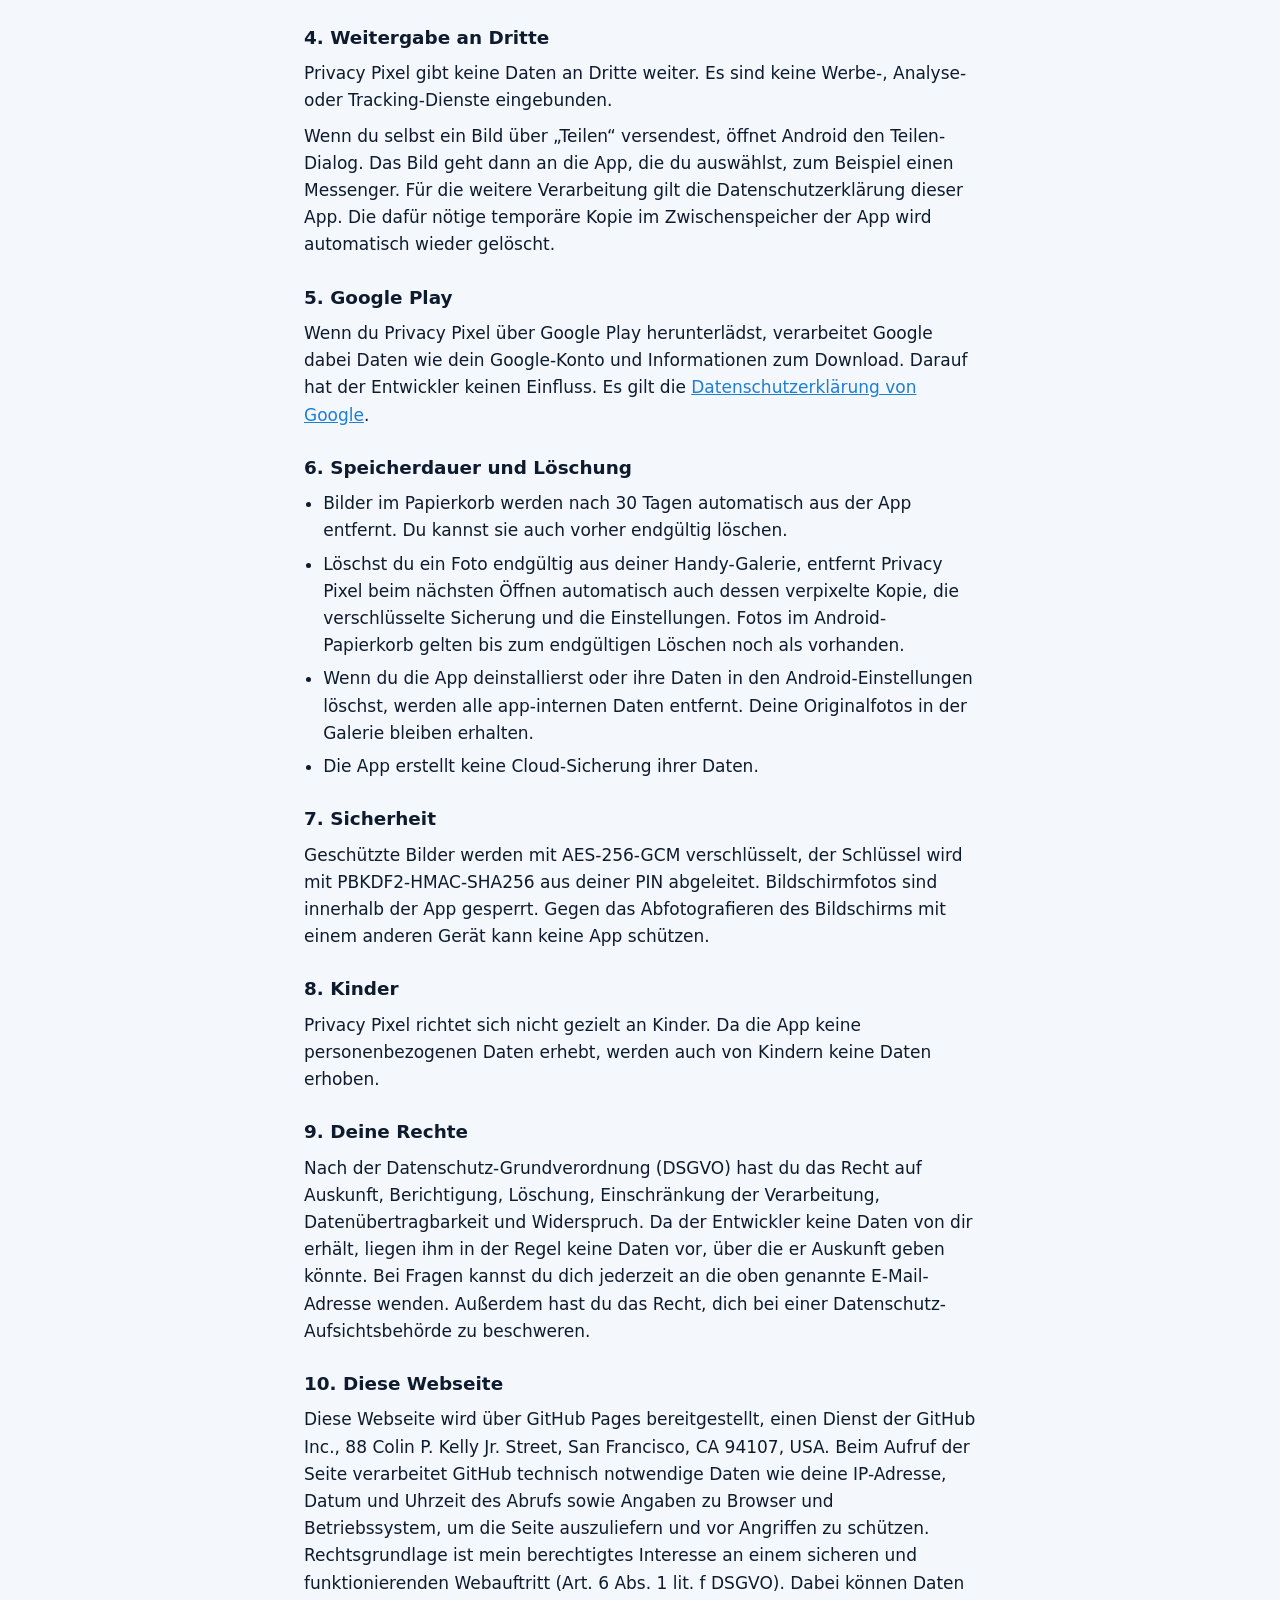
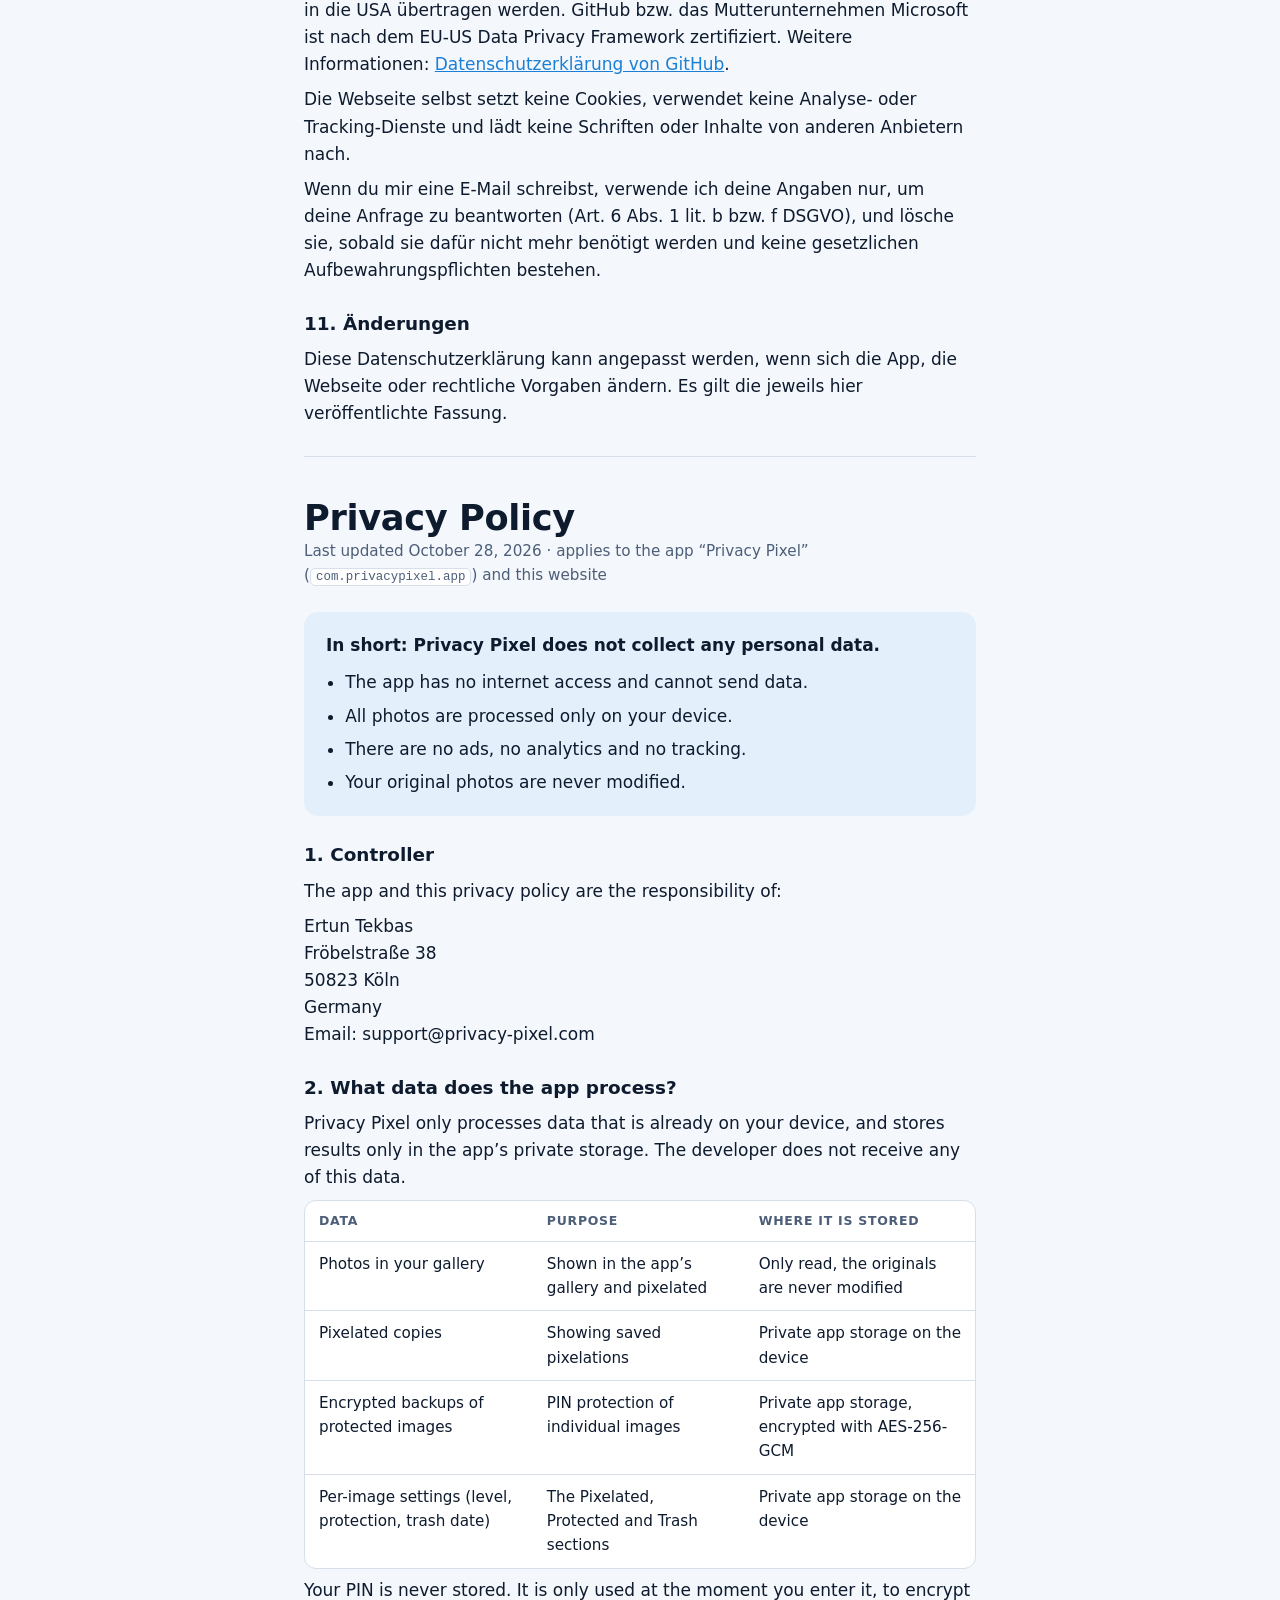
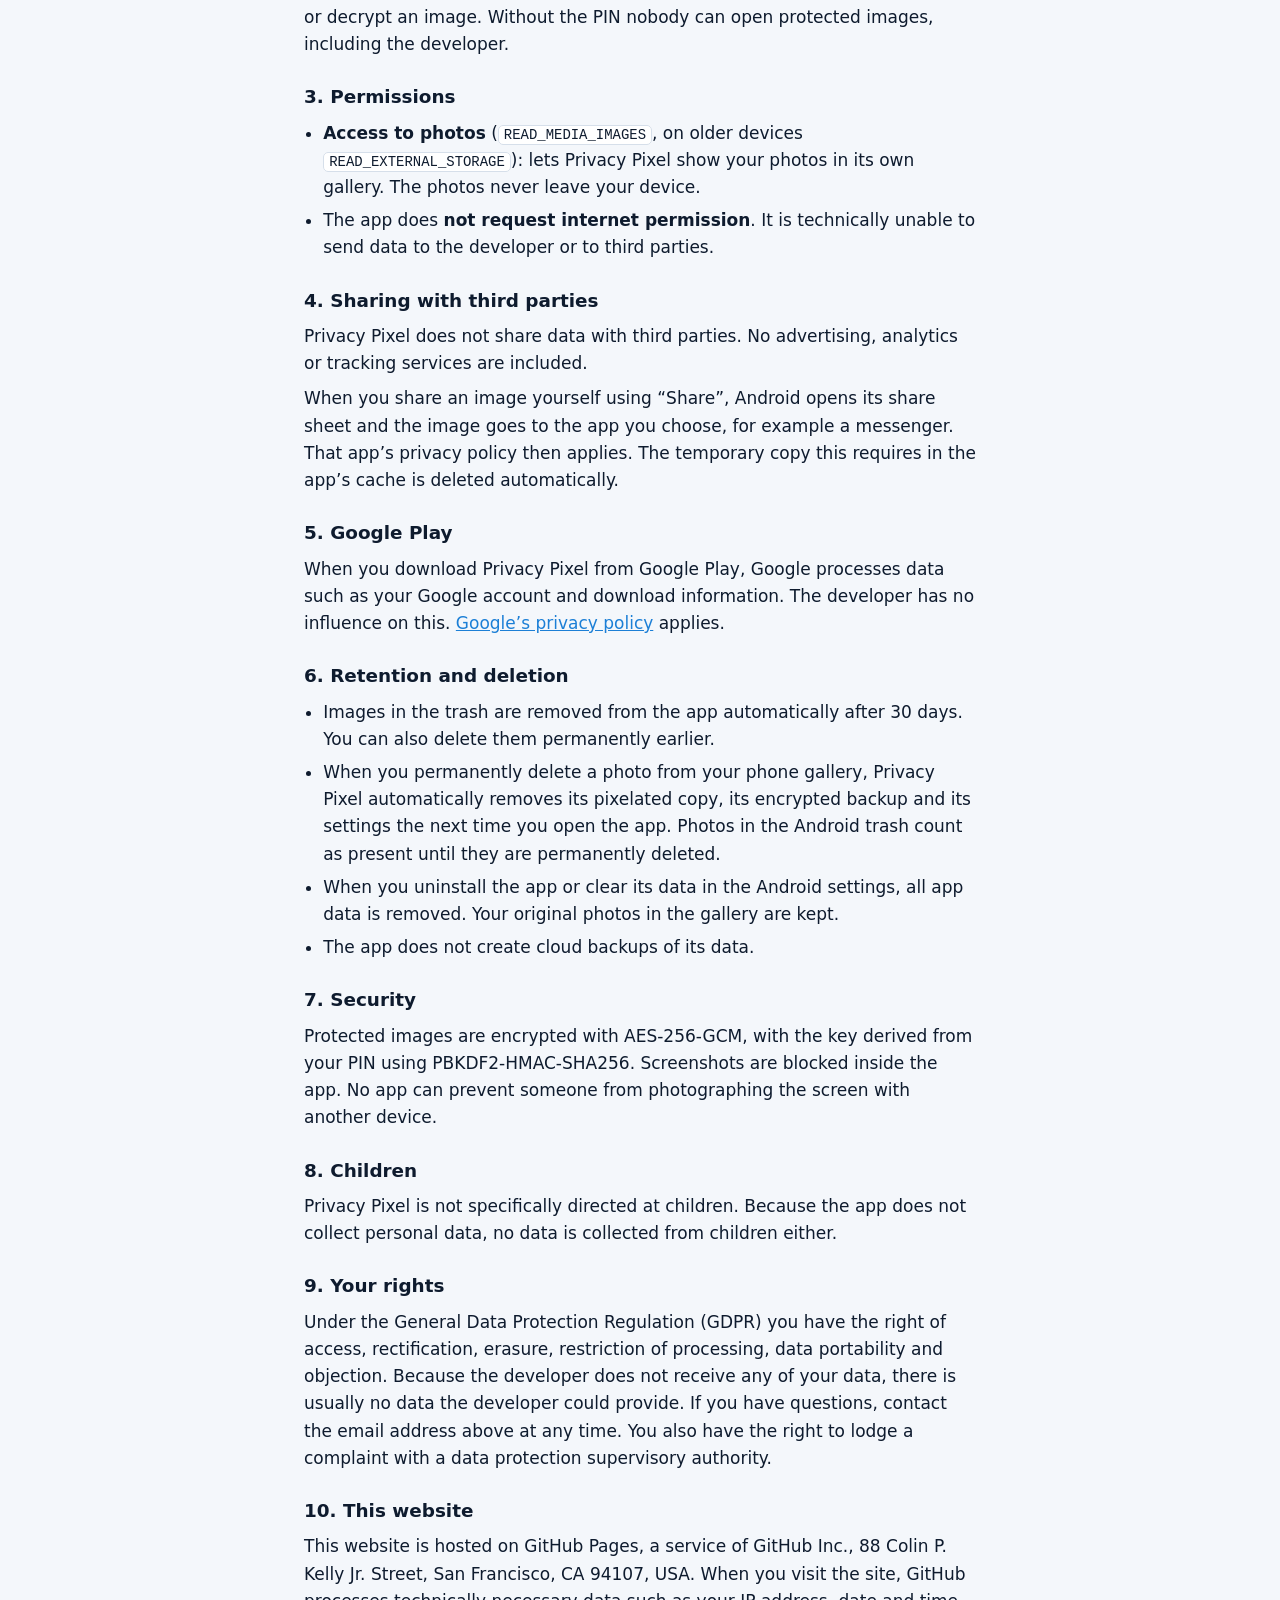
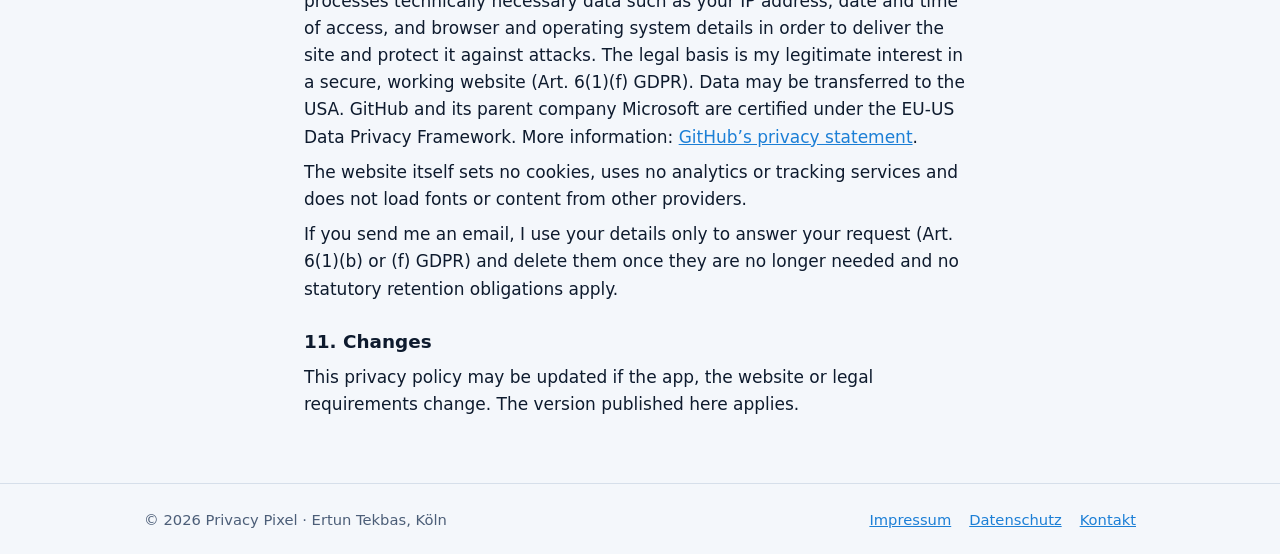
==== commit 6d49a959: "Add files via upload" ====
--- a/datenschutz.html
+++ b/datenschutz.html
@@ -94,6 +94,7 @@
       <h2>6. Speicherdauer und Löschung</h2>
       <ul>
         <li>Bilder im Papierkorb werden nach 30 Tagen automatisch aus der App entfernt. Du kannst sie auch vorher endgültig löschen.</li>
+        <li>Löschst du ein Foto endgültig aus deiner Handy-Galerie, entfernt Privacy Pixel beim nächsten Öffnen automatisch auch dessen verpixelte Kopie, die verschlüsselte Sicherung und die Einstellungen. Fotos im Android-Papierkorb gelten bis zum endgültigen Löschen noch als vorhanden.</li>
         <li>Wenn du die App deinstallierst oder ihre Daten in den Android-Einstellungen löschst, werden alle app-internen Daten entfernt. Deine Originalfotos in der Galerie bleiben erhalten.</li>
         <li>Die App erstellt keine Cloud-Sicherung ihrer Daten.</li>
       </ul>
@@ -194,6 +195,7 @@
       <h2>6. Retention and deletion</h2>
       <ul>
         <li>Images in the trash are removed from the app automatically after 30 days. You can also delete them permanently earlier.</li>
+        <li>When you permanently delete a photo from your phone gallery, Privacy Pixel automatically removes its pixelated copy, its encrypted backup and its settings the next time you open the app. Photos in the Android trash count as present until they are permanently deleted.</li>
         <li>When you uninstall the app or clear its data in the Android settings, all app data is removed. Your original photos in the gallery are kept.</li>
         <li>The app does not create cloud backups of its data.</li>
       </ul>
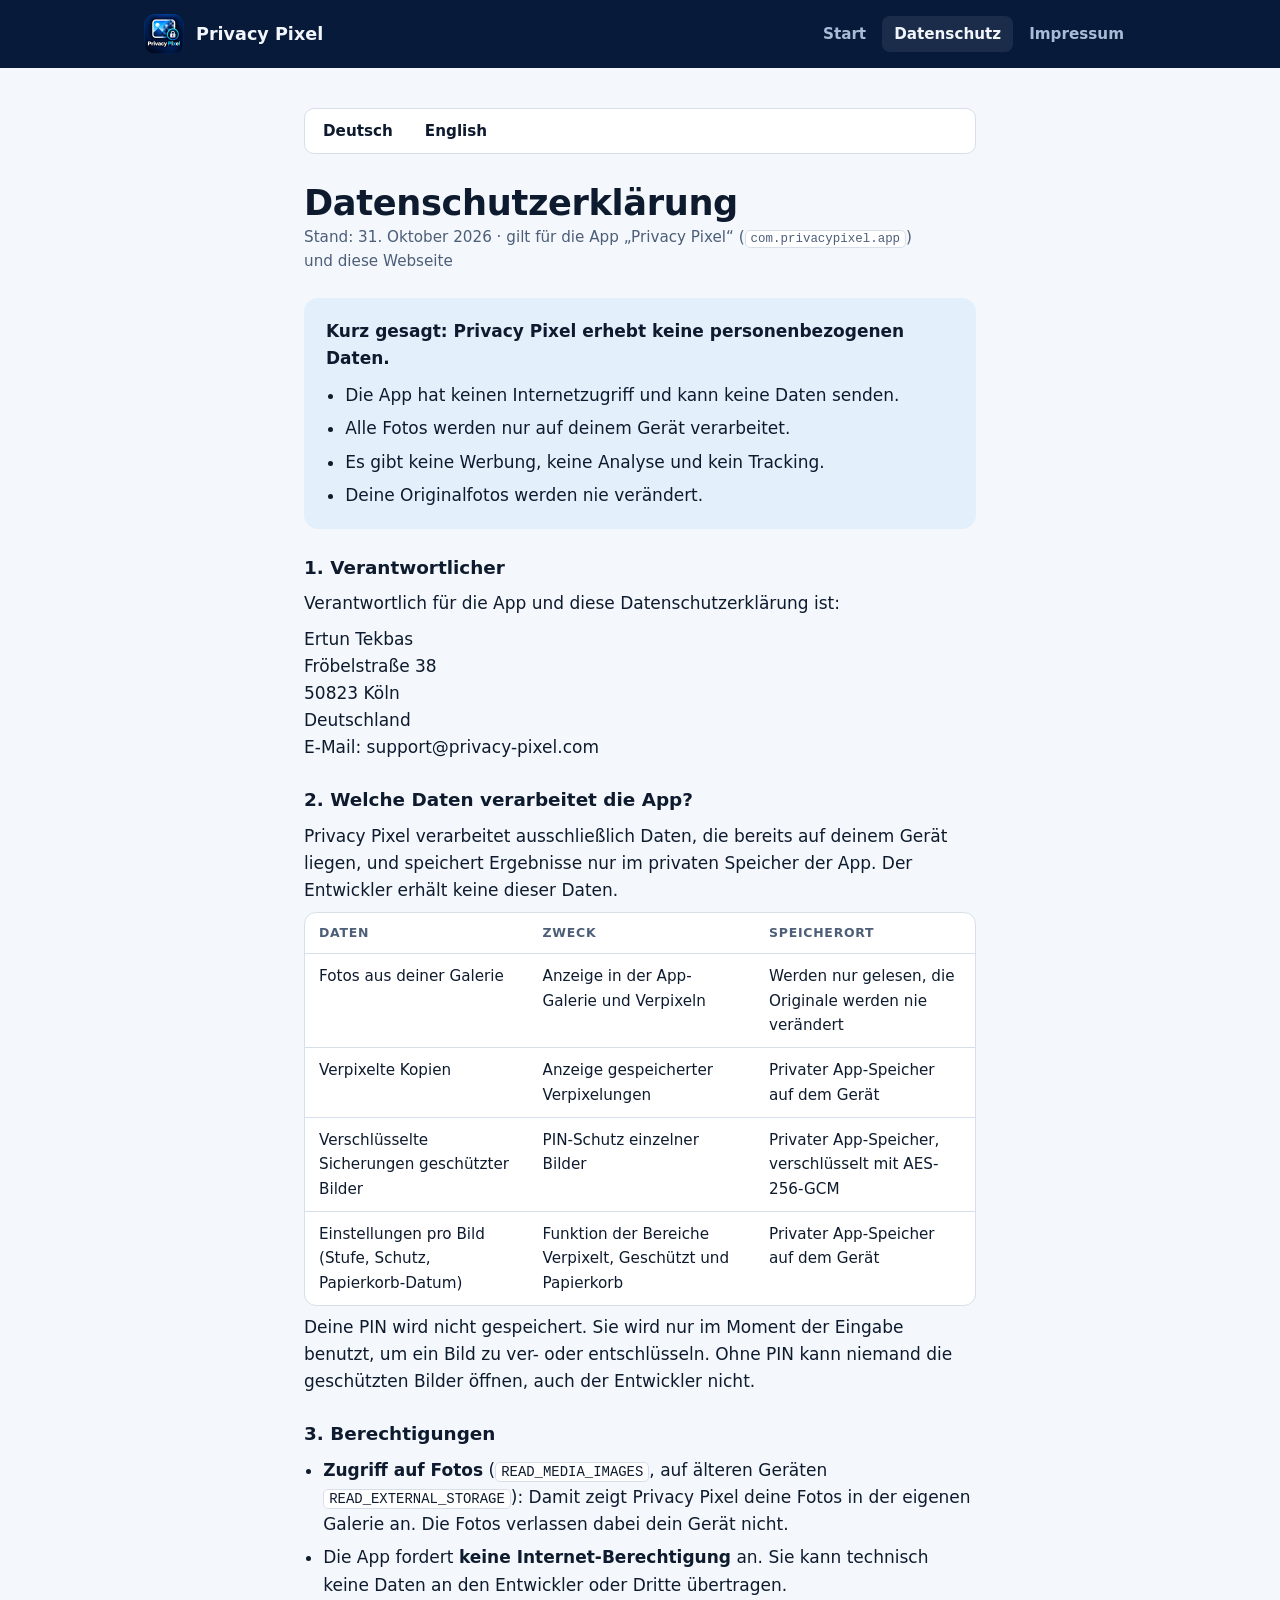
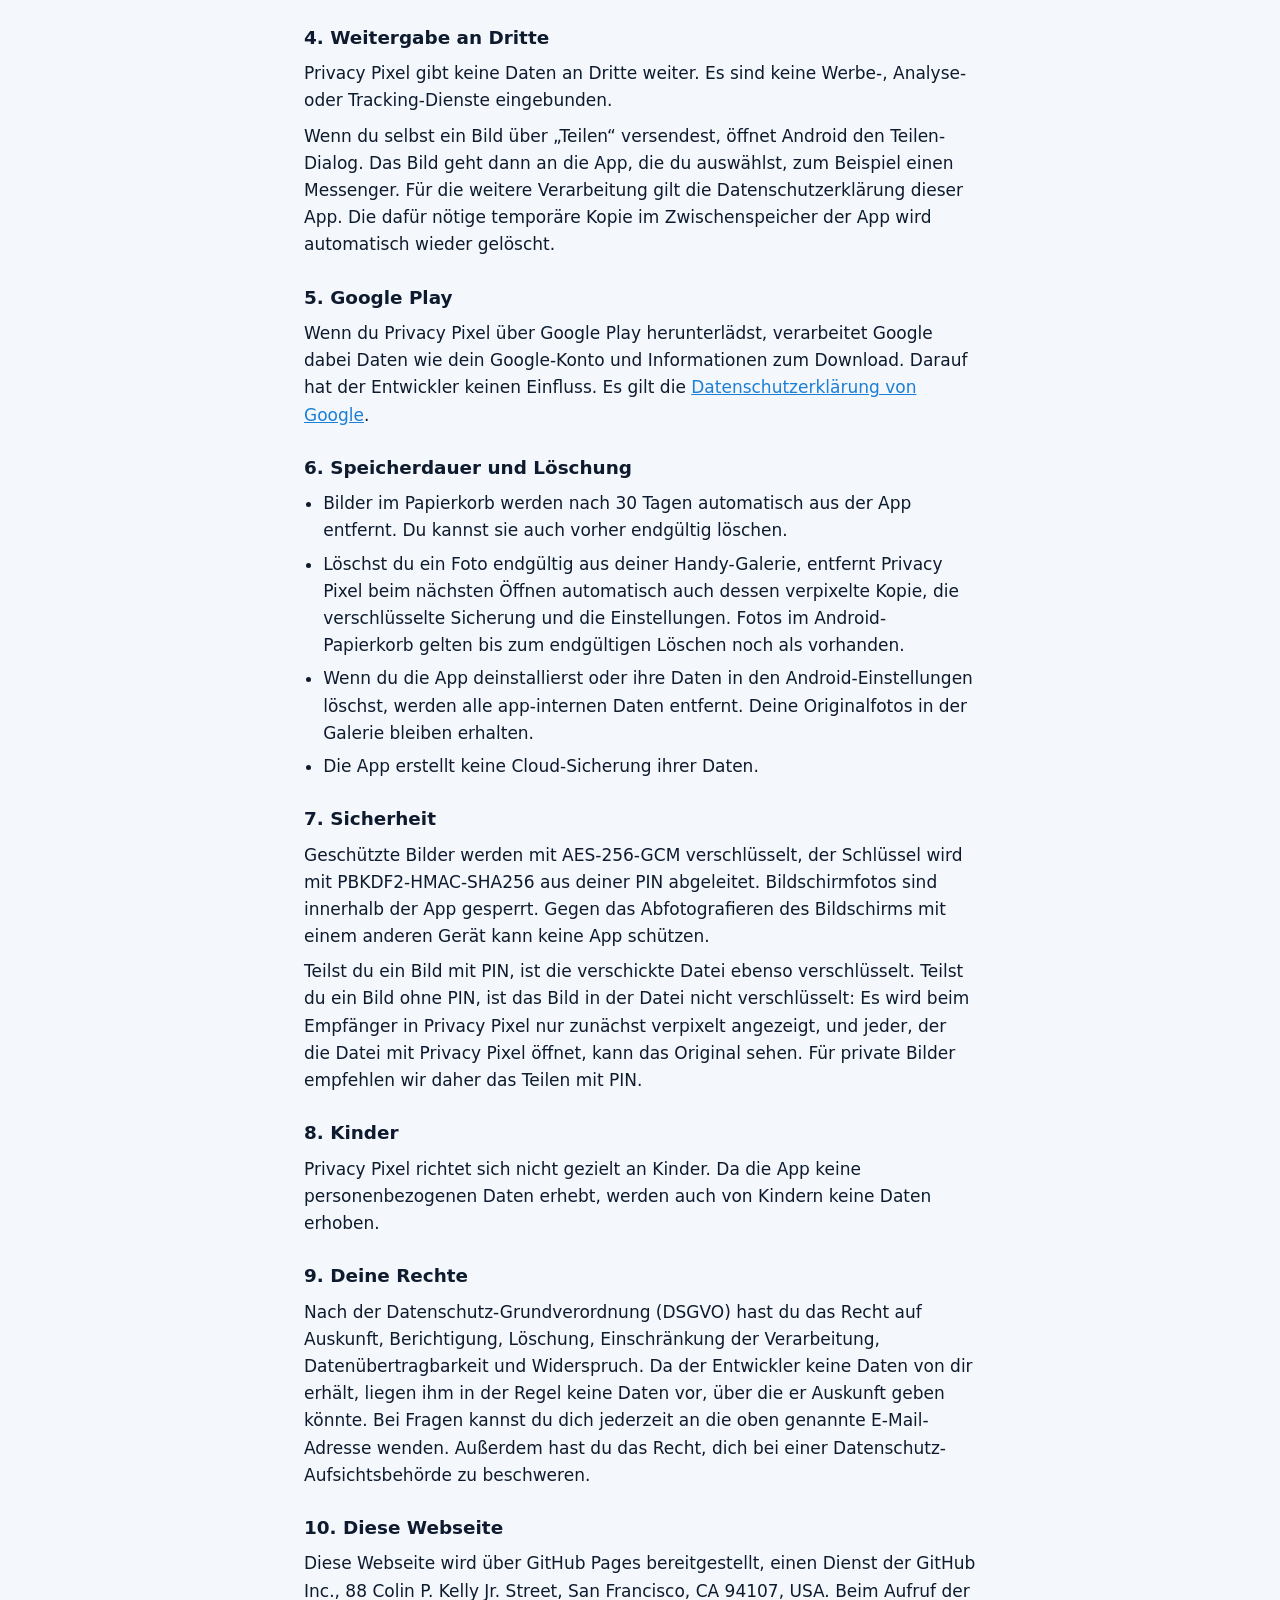
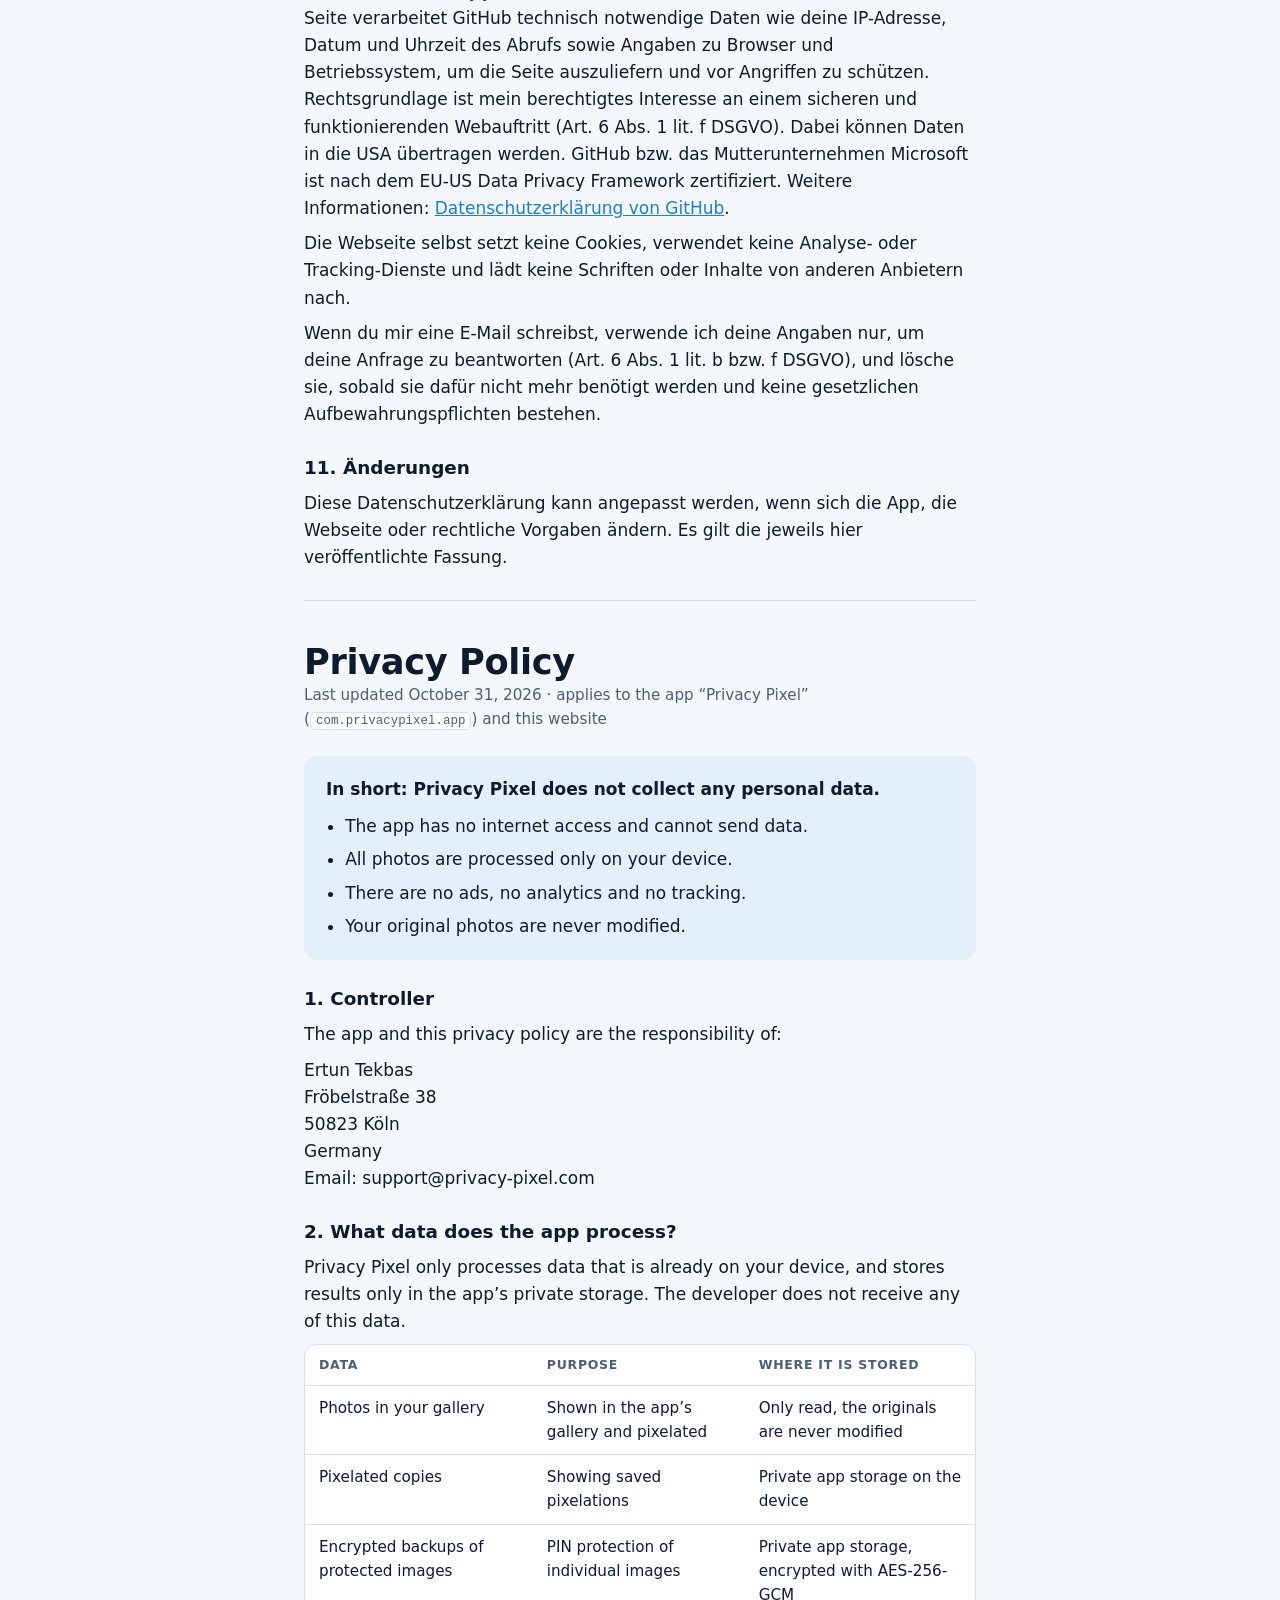
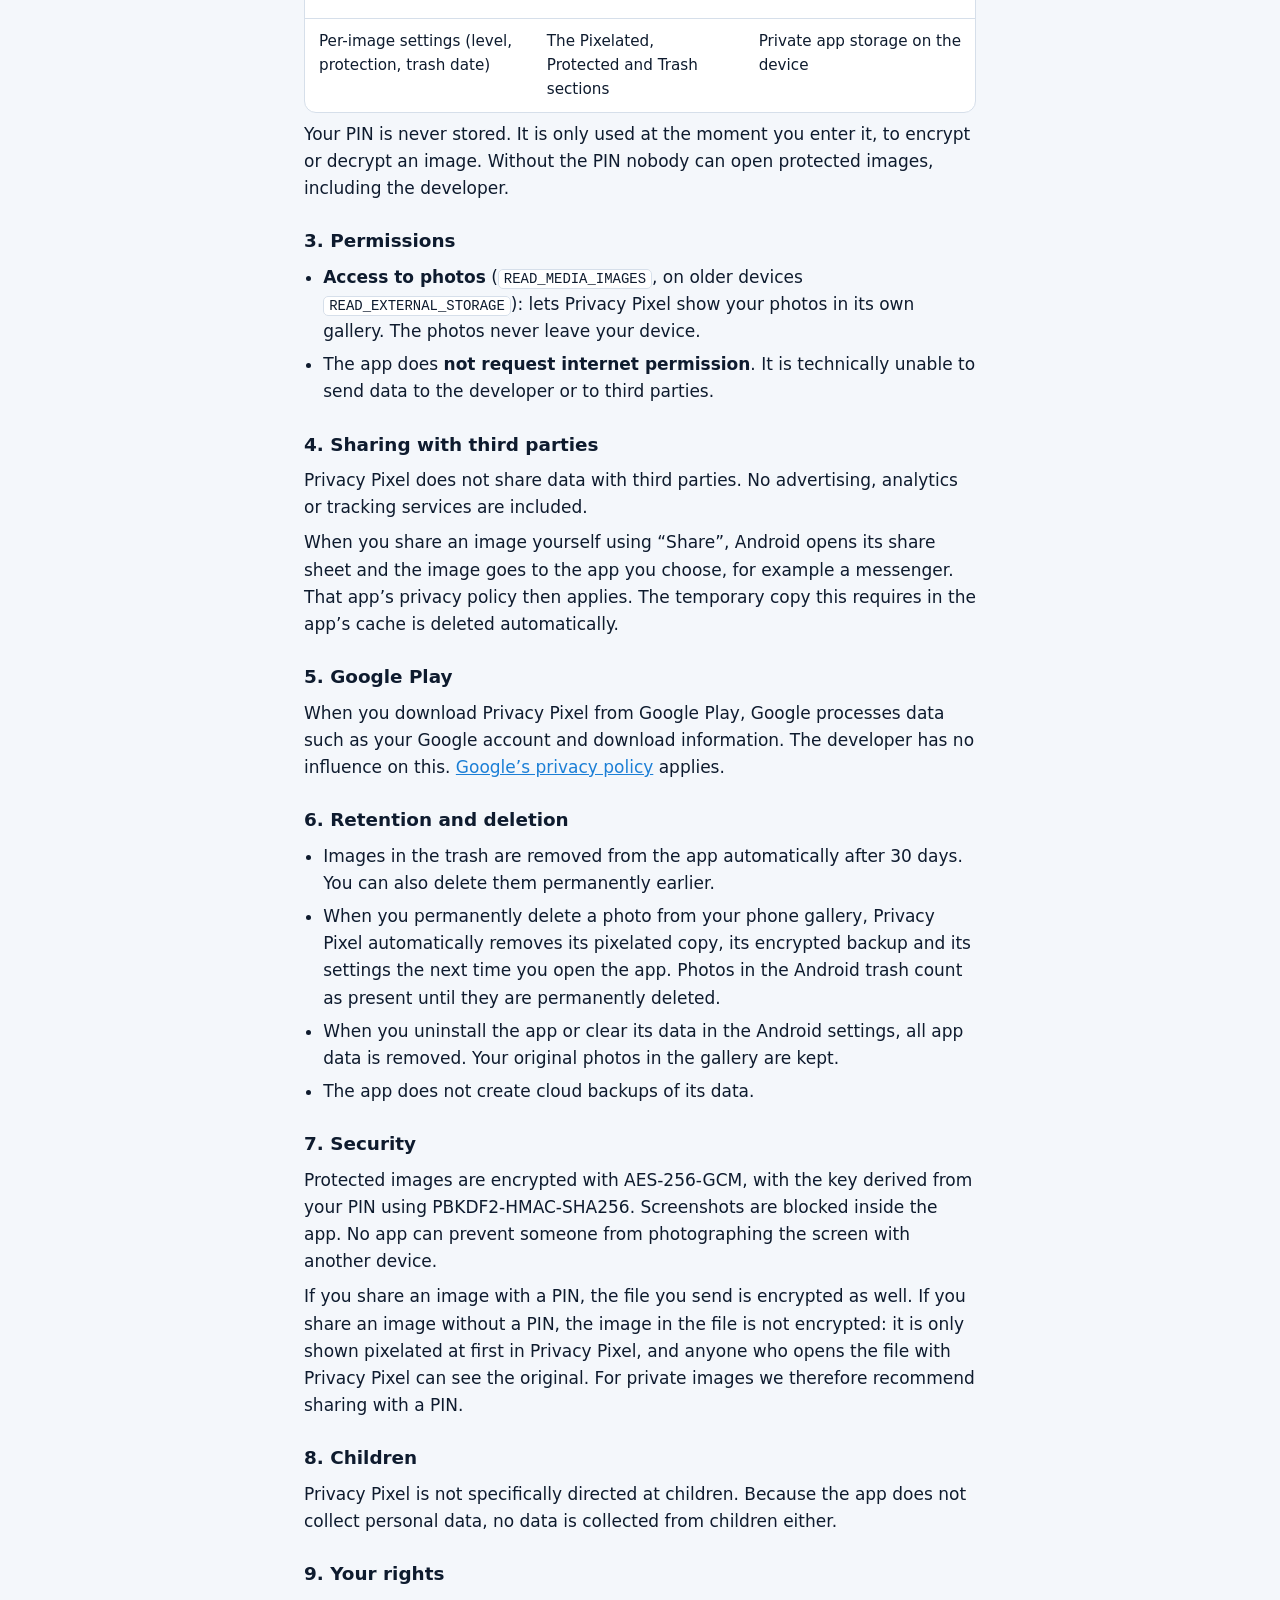
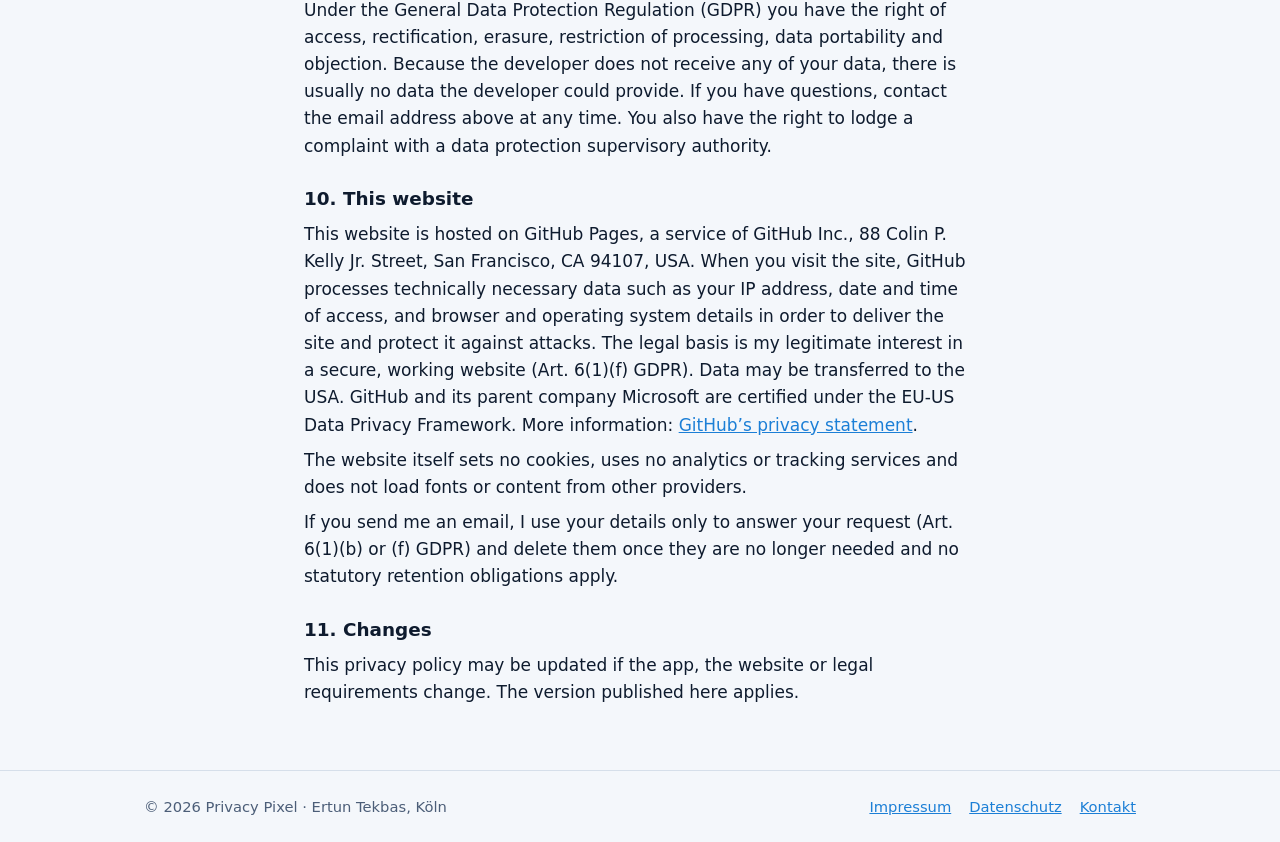
==== commit 9b73c3ba: "Add files via upload" ====
--- a/datenschutz.html
+++ b/datenschutz.html
@@ -31,7 +31,7 @@
   <article id="de" lang="de">
     <div>
       <h1>Datenschutzerklärung</h1>
-      <p class="meta">Stand: 28. Oktober 2026 · gilt für die App „Privacy Pixel“ (<code>com.privacypixel.app</code>) und diese Webseite</p>
+      <p class="meta">Stand: 31. Oktober 2026 · gilt für die App „Privacy Pixel“ (<code>com.privacypixel.app</code>) und diese Webseite</p>
     </div>
 
     <div class="summary">
@@ -103,6 +103,7 @@
     <section>
       <h2>7. Sicherheit</h2>
       <p>Geschützte Bilder werden mit AES-256-GCM verschlüsselt, der Schlüssel wird mit PBKDF2-HMAC-SHA256 aus deiner PIN abgeleitet. Bildschirmfotos sind innerhalb der App gesperrt. Gegen das Abfotografieren des Bildschirms mit einem anderen Gerät kann keine App schützen.</p>
+      <p>Teilst du ein Bild mit PIN, ist die verschickte Datei ebenso verschlüsselt. Teilst du ein Bild ohne PIN, ist das Bild in der Datei nicht verschlüsselt: Es wird beim Empfänger in Privacy Pixel nur zunächst verpixelt angezeigt, und jeder, der die Datei mit Privacy Pixel öffnet, kann das Original sehen. Für private Bilder empfehlen wir daher das Teilen mit PIN.</p>
     </section>
 
     <section>
@@ -132,7 +133,7 @@
   <article id="en" lang="en">
     <div>
       <h1>Privacy Policy</h1>
-      <p class="meta">Last updated October 28, 2026 · applies to the app “Privacy Pixel” (<code>com.privacypixel.app</code>) and this website</p>
+      <p class="meta">Last updated October 31, 2026 · applies to the app “Privacy Pixel” (<code>com.privacypixel.app</code>) and this website</p>
     </div>
 
     <div class="summary">
@@ -204,6 +205,7 @@
     <section>
       <h2>7. Security</h2>
       <p>Protected images are encrypted with AES-256-GCM, with the key derived from your PIN using PBKDF2-HMAC-SHA256. Screenshots are blocked inside the app. No app can prevent someone from photographing the screen with another device.</p>
+      <p>If you share an image with a PIN, the file you send is encrypted as well. If you share an image without a PIN, the image in the file is not encrypted: it is only shown pixelated at first in Privacy Pixel, and anyone who opens the file with Privacy Pixel can see the original. For private images we therefore recommend sharing with a PIN.</p>
     </section>
 
     <section>
